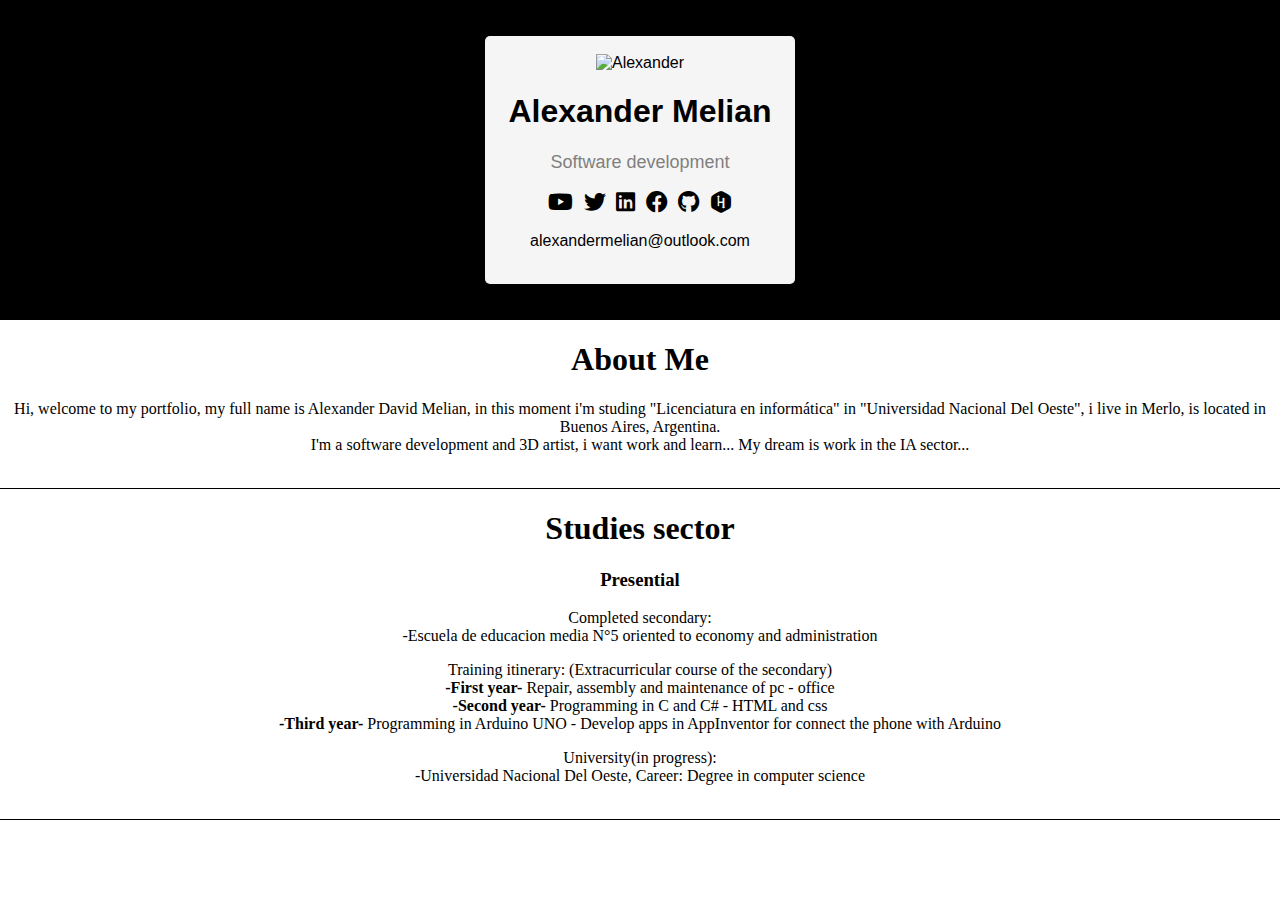
==== index.html @ 352206ba "V.04" ====
<!DOCTYPE html>
<html>

<head>
    <meta http-equiv="Content type" content="text/html;harset=UTF-8">
    <!--Descripciones-->
    <meta name="author" content="Alexander Melian">
    <meta name="keywords"
        content="Python,Cv,Portfolio,C,Cinema4D,Software development,3d artist,AlexanderMelian,Alexander, Melian, Alexander Melian">
    <meta name="description" content="Portfolio Alexander Melian">
    <meta name="viewport" content="width=device-width, initial-scale=1">
    <title>AlexanderMelian</title>
    <!--css-->
    <link rel="stylesheet" href="css/index.css">
    <link rel="shortcut icon" href="./icons/alexander.ico">
    <link rel="stylesheet" href="https://cdnjs.cloudflare.com/ajax/libs/font-awesome/5.13.0/css/all.min.css">
    <script src="javascript/index.js"></script>
    <!--analytics-->
    <!-- Global site tag (gtag.js) - Google Analytics -->
    <script async src="https://www.googletagmanager.com/gtag/js?id=UA-159854771-1"></script>
    <script>
        window.dataLayer = window.dataLayer || [];
        function gtag() { dataLayer.push(arguments); }
        gtag('js', new Date());
        gtag('config', 'UA-159854771-1');
    </script>
</head>
<body>
    <div class="welcome">
        <br><br>
        <div class="card">
            <br>
            <img src="./icons/perfil.jpg" alt="Alexander">
            <h1>Alexander Melian</h1>
            <p class="title">Software development</p>
            <div class="iconstitle" style="margin: 15px;">
                <a target="_blank" href="https://www.youtube.com/channel/UCatILYkOh9a72u9QHJXMIkQ"><i class="fab fa-youtube"></i></a>
                <a target="_blank" href="https://twitter.com/AlexanderMeli4n"><i class="fab fa-twitter"></i></a>  
                <a target="_blank" href="https://www.linkedin.com/in/alexandermelian/"><i class="fab fa-linkedin"></i></a>  
                <a target="_blank" href="https://www.facebook.com/AlexanderDavidMelian/"><i class="fab fa-facebook"></i></a> 
                <a target="_blank" href="https://github.com/AlexanderMelian"><i class="fab fa-github"></i></a> 
                <a target="_blank" href="https://www.hackerrank.com/profile/alexandermelian"><i class="fab fa-hackerrank"></i></a> 
            </div>
            <p>alexandermelian@outlook.com</p>
            <br>
        </div>
        <br><br>
    </div>
    <div id = "about" class="aboutme">
        <h1>
            About Me
        </h1>
        <p>
            Hi, welcome to my portfolio, my full name is Alexander David Melian, in this moment
            i'm studing "Licenciatura en informática" in "Universidad Nacional Del Oeste", 
            i live in Merlo, is located in Buenos Aires, Argentina.
            <br>
            I'm a software development and 3D artist, i want work and learn... My dream is work in the IA sector...
        </p>
        <br>
    </div>
    <!-- Studies -->
    <div id="study" class="studies">
        <h1>Studies sector</h1>
        <h3>Presential</h3>
        <p>
            Completed secondary:<br>
            -Escuela de educacion media N°5 oriented to economy and administration
        </p>
        <p>
            Training itinerary:
            (Extracurricular course of the secondary)<br>
            <b>-First year-</b>  Repair, assembly and maintenance of pc - office<br>
           <b>-Second year-</b>  Programming in C and C# - HTML and css<br>
            <b>-Third year-</b>  Programming in Arduino UNO - Develop apps in AppInventor for connect the phone with Arduino
        </p>
        <p>University(in progress):<br>
            -Universidad Nacional Del Oeste, Career: Degree in computer science
        </p>
        <br>
    </div>
</body>
---- css/index.css ----
body{
  background-color:rgb(255, 255, 255) ;
  margin: 0px;
  padding: 0px;
}

.welcome{
    background-color: #000;
}
.card {
    box-shadow: 0 4px 8px 0 rgba(0, 0, 0, 0.2);
    max-width: 310px;
    margin: auto;
    text-align: center;
    font-family: arial;
    border-radius: 5px;
    background-color: whitesmoke;
  }
  
  .title {
    color: grey;
    font-size: 18px;
    margin: 2%;
  }
  
  button {
    border: none;
    outline: 0;
    display: inline-block;
    padding: 10px;
    color: white;
    background-color: #000;
    text-align: center;
    cursor: pointer;
    width: 100%;
    font-size: 18px;
  }
  .iconstitle i{
   margin: 3px;
 }
  .card a {
    text-decoration: none;
    font-size: 22px;
    color: black;
  }
  
  button:hover, a:hover {
    opacity: 0.7;
  }
  .aboutme{
    text-align: center;
    border-bottom: 1px solid #000000;
  }
  .portfoliosector{
    border-radius: 20px;
    padding: 5px;
    background: black;
    color: white;
  }
  .studies{
    text-align: center;
    border-bottom: 1px solid #000000;
    margin: 0px;
    padding: 0px;
  }
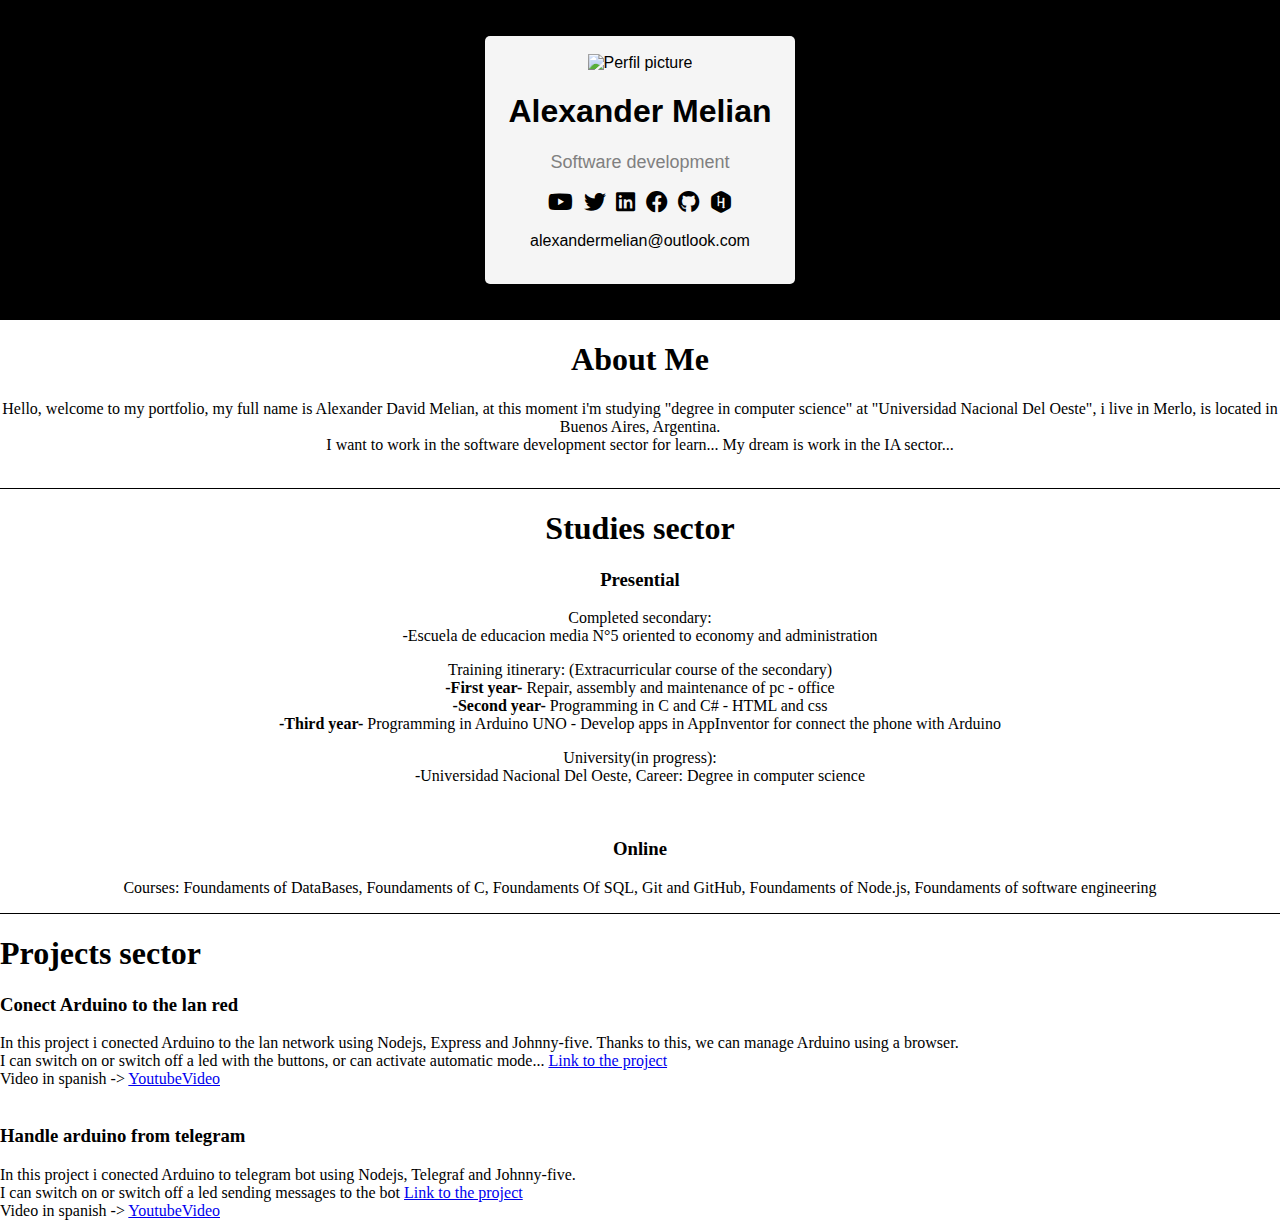
==== commit 462071c2: "V2.07" ====
--- a/index.html
+++ b/index.html
@@ -2,7 +2,8 @@
 <html>
 
 <head>
-    <meta http-equiv="Content type" content="text/html;harset=UTF-8">
+    <meta content="text/html;charset=utf-8" http-equiv="Content-Type">
+    <meta content="utf-8" http-equiv="encoding">
     <!--Descripciones-->
     <meta name="author" content="Alexander Melian">
     <meta name="keywords"
@@ -14,7 +15,6 @@
     <link rel="stylesheet" href="css/index.css">
     <link rel="shortcut icon" href="./icons/alexander.ico">
     <link rel="stylesheet" href="https://cdnjs.cloudflare.com/ajax/libs/font-awesome/5.13.0/css/all.min.css">
-    <script src="javascript/index.js"></script>
     <!--analytics-->
     <!-- Global site tag (gtag.js) - Google Analytics -->
     <script async src="https://www.googletagmanager.com/gtag/js?id=UA-159854771-1"></script>
@@ -25,41 +25,49 @@
         gtag('config', 'UA-159854771-1');
     </script>
 </head>
+
 <body>
     <div class="welcome">
         <br><br>
         <div class="card">
             <br>
-            <img src="./icons/perfil.jpg" alt="Alexander">
+            <img src="https://imgur.com/qgG1seb.jpg" alt="Perfil picture">
             <h1>Alexander Melian</h1>
             <p class="title">Software development</p>
             <div class="iconstitle" style="margin: 15px;">
-                <a target="_blank" href="https://www.youtube.com/channel/UCatILYkOh9a72u9QHJXMIkQ"><i class="fab fa-youtube"></i></a>
-                <a target="_blank" href="https://twitter.com/AlexanderMeli4n"><i class="fab fa-twitter"></i></a>  
-                <a target="_blank" href="https://www.linkedin.com/in/alexandermelian/"><i class="fab fa-linkedin"></i></a>  
-                <a target="_blank" href="https://www.facebook.com/AlexanderDavidMelian/"><i class="fab fa-facebook"></i></a> 
-                <a target="_blank" href="https://github.com/AlexanderMelian"><i class="fab fa-github"></i></a> 
-                <a target="_blank" href="https://www.hackerrank.com/profile/alexandermelian"><i class="fab fa-hackerrank"></i></a> 
+                <a target="_blank" href="https://www.youtube.com/channel/UCatILYkOh9a72u9QHJXMIkQ"><i
+                        class="fab fa-youtube"></i></a>
+                <a target="_blank" href="https://twitter.com/AlexanderMeli4n"><i class="fab fa-twitter"></i></a>
+                <a target="_blank" href="https://ar.linkedin.com/in/alexandermelian/en-us?trk=people-guest_people_search-card"><i
+                        class="fab fa-linkedin"></i></a>
+                <a target="_blank" href="https://www.facebook.com/AlexanderDavidMelian/"><i
+                        class="fab fa-facebook"></i></a>
+                <a target="_blank" href="https://github.com/AlexanderMelian"><i class="fab fa-github"></i></a>
+                <a target="_blank" href="https://www.hackerrank.com/profile/alexandermelian"><i
+                        class="fab fa-hackerrank"></i></a>
             </div>
             <p>alexandermelian@outlook.com</p>
             <br>
         </div>
         <br><br>
     </div>
-    <div id = "about" class="aboutme">
+
+    <div id="about" class="aboutme">
         <h1>
             About Me
         </h1>
         <p>
-            Hi, welcome to my portfolio, my full name is Alexander David Melian, in this moment
-            i'm studing "Licenciatura en informática" in "Universidad Nacional Del Oeste", 
+            Hello, welcome to my portfolio, my full name is Alexander David Melian, at this moment
+            i'm studying "degree in computer science" at "Universidad Nacional Del Oeste",
             i live in Merlo, is located in Buenos Aires, Argentina.
             <br>
-            I'm a software development and 3D artist, i want work and learn... My dream is work in the IA sector...
+            I want to work in the software development sector for learn... My dream is work in the IA sector...
         </p>
         <br>
     </div>
+
     <!-- Studies -->
+    
     <div id="study" class="studies">
         <h1>Studies sector</h1>
         <h3>Presential</h3>
@@ -70,13 +78,48 @@
         <p>
             Training itinerary:
             (Extracurricular course of the secondary)<br>
-            <b>-First year-</b>  Repair, assembly and maintenance of pc - office<br>
-           <b>-Second year-</b>  Programming in C and C# - HTML and css<br>
-            <b>-Third year-</b>  Programming in Arduino UNO - Develop apps in AppInventor for connect the phone with Arduino
+            <b>-First year-</b> Repair, assembly and maintenance of pc - office<br>
+            <b>-Second year-</b> Programming in C and C# - HTML and css<br>
+            <b>-Third year-</b> Programming in Arduino UNO - Develop apps in AppInventor for connect the phone with
+            Arduino
         </p>
         <p>University(in progress):<br>
             -Universidad Nacional Del Oeste, Career: Degree in computer science
         </p>
         <br>
+        <h3>Online</h3>
+        <p>Courses: Foundaments of DataBases, Foundaments of C, Foundaments Of SQL, Git and GitHub, Foundaments of Node.js, Foundaments of software engineering </p>
+    </div>
+
+    <!-- Projects -->
+
+    <div id="project" class="projects">
+        <h1>Projects sector</h1>
+        <div class="project1">
+            <h3>Conect Arduino to the lan red</h3>
+            <div class="projecttext">
+                In this project i conected Arduino to the lan network using Nodejs, Express and Johnny-five. Thanks to
+                this, we can manage Arduino using a browser.
+                <br>I can switch on or switch off a led with the buttons, or can activate automatic mode...
+                <a href="https://github.com/AlexMelian/Connect-arduino-to-the-lan-network" target="_blank">Link
+                    to the project</a>
+                <br>
+                Video in spanish -> <a href="https://youtu.be/4avAr_N7N7E"
+                    target="_blank">YoutubeVideo</a>
+            </div>
+        </div>
+        <br>
+        <div class="project1">
+            <h3>Handle arduino from telegram</h3>
+            <div class="projecttext">
+                In this project i conected Arduino to telegram bot using Nodejs, Telegraf and Johnny-five.
+                <br>I can switch on or switch off a led sending messages to the bot
+                <a href="Https://github.com/AlexanderMelian/Handle-arduino-from-telegram" target="_blank">Link
+                    to the project</a>
+                <br>
+                Video in spanish -> <a href="https://youtu.be/yhmgrT-H2Ck"
+                    target="_blank">YoutubeVideo</a>
+            </div>
+        </div>
     </div>
 </body>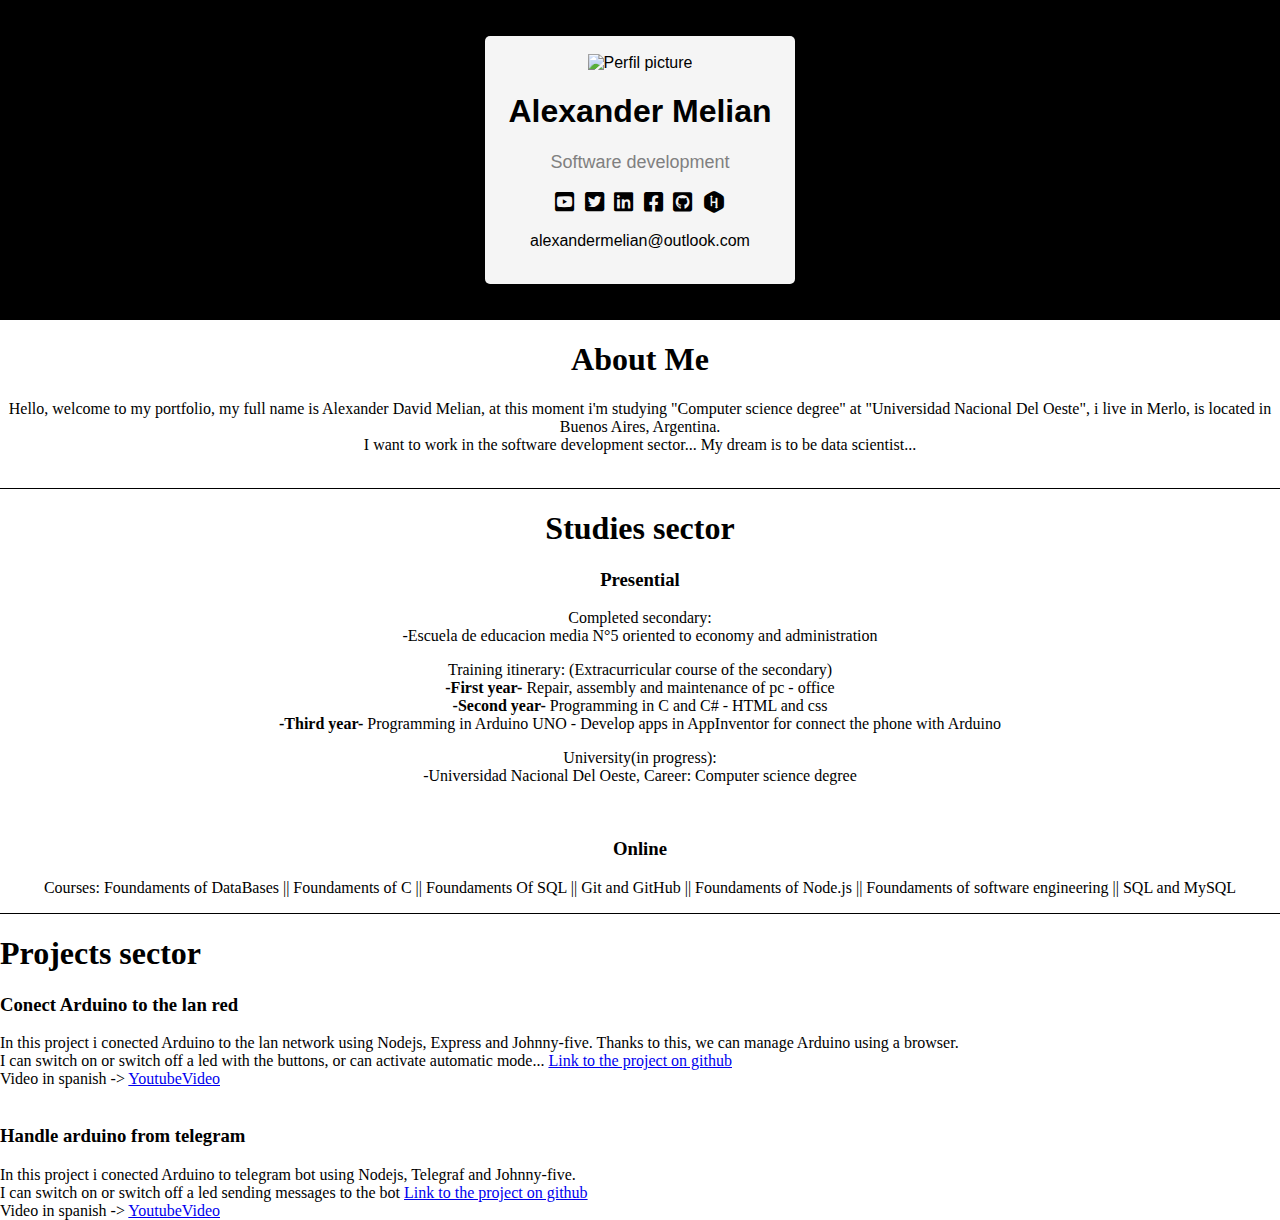
==== commit 7ea22fb9: "V2.08" ====
--- a/index.html
+++ b/index.html
@@ -36,13 +36,14 @@
             <p class="title">Software development</p>
             <div class="iconstitle" style="margin: 15px;">
                 <a target="_blank" href="https://www.youtube.com/channel/UCatILYkOh9a72u9QHJXMIkQ"><i
-                        class="fab fa-youtube"></i></a>
-                <a target="_blank" href="https://twitter.com/AlexanderMeli4n"><i class="fab fa-twitter"></i></a>
-                <a target="_blank" href="https://ar.linkedin.com/in/alexandermelian/en-us?trk=people-guest_people_search-card"><i
+                        class="fab fa-youtube-square"></i></a>
+                <a target="_blank" href="https://twitter.com/AlexanderMeli4n"><i class="fab fa-twitter-square"></i></a>
+                <a target="_blank"
+                    href="https://ar.linkedin.com/in/alexandermelian/en-us?trk=people-guest_people_search-card"><i
                         class="fab fa-linkedin"></i></a>
                 <a target="_blank" href="https://www.facebook.com/AlexanderDavidMelian/"><i
-                        class="fab fa-facebook"></i></a>
-                <a target="_blank" href="https://github.com/AlexanderMelian"><i class="fab fa-github"></i></a>
+                        class="fab fa-facebook-square"></i></a>
+                <a target="_blank" href="https://github.com/AlexanderMelian"><i class="fab fa-github-square"></i></a>
                 <a target="_blank" href="https://www.hackerrank.com/profile/alexandermelian"><i
                         class="fab fa-hackerrank"></i></a>
             </div>
@@ -58,16 +59,16 @@
         </h1>
         <p>
             Hello, welcome to my portfolio, my full name is Alexander David Melian, at this moment
-            i'm studying "degree in computer science" at "Universidad Nacional Del Oeste",
+            i'm studying "Computer science degree" at "Universidad Nacional Del Oeste",
             i live in Merlo, is located in Buenos Aires, Argentina.
             <br>
-            I want to work in the software development sector for learn... My dream is work in the IA sector...
+            I want to work in the software development sector... My dream is to be data scientist...
         </p>
         <br>
     </div>
 
     <!-- Studies -->
-    
+
     <div id="study" class="studies">
         <h1>Studies sector</h1>
         <h3>Presential</h3>
@@ -84,11 +85,12 @@
             Arduino
         </p>
         <p>University(in progress):<br>
-            -Universidad Nacional Del Oeste, Career: Degree in computer science
+            -Universidad Nacional Del Oeste, Career: Computer science degree
         </p>
         <br>
         <h3>Online</h3>
-        <p>Courses: Foundaments of DataBases, Foundaments of C, Foundaments Of SQL, Git and GitHub, Foundaments of Node.js, Foundaments of software engineering </p>
+        <p>Courses: Foundaments of DataBases || Foundaments of C || Foundaments Of SQL || Git and GitHub || Foundaments
+            of Node.js || Foundaments of software engineering || SQL and MySQL</p>
     </div>
 
     <!-- Projects -->
@@ -102,10 +104,9 @@
                 this, we can manage Arduino using a browser.
                 <br>I can switch on or switch off a led with the buttons, or can activate automatic mode...
                 <a href="https://github.com/AlexMelian/Connect-arduino-to-the-lan-network" target="_blank">Link
-                    to the project</a>
+                    to the project on github</a>
                 <br>
-                Video in spanish -> <a href="https://youtu.be/4avAr_N7N7E"
-                    target="_blank">YoutubeVideo</a>
+                Video in spanish -> <a href="https://youtu.be/4avAr_N7N7E" target="_blank">YoutubeVideo</a>
             </div>
         </div>
         <br>
@@ -115,10 +116,9 @@
                 In this project i conected Arduino to telegram bot using Nodejs, Telegraf and Johnny-five.
                 <br>I can switch on or switch off a led sending messages to the bot
                 <a href="Https://github.com/AlexanderMelian/Handle-arduino-from-telegram" target="_blank">Link
-                    to the project</a>
+                    to the project on github</a>
                 <br>
-                Video in spanish -> <a href="https://youtu.be/yhmgrT-H2Ck"
-                    target="_blank">YoutubeVideo</a>
+                Video in spanish -> <a href="https://youtu.be/yhmgrT-H2Ck" target="_blank">YoutubeVideo</a>
             </div>
         </div>
     </div>
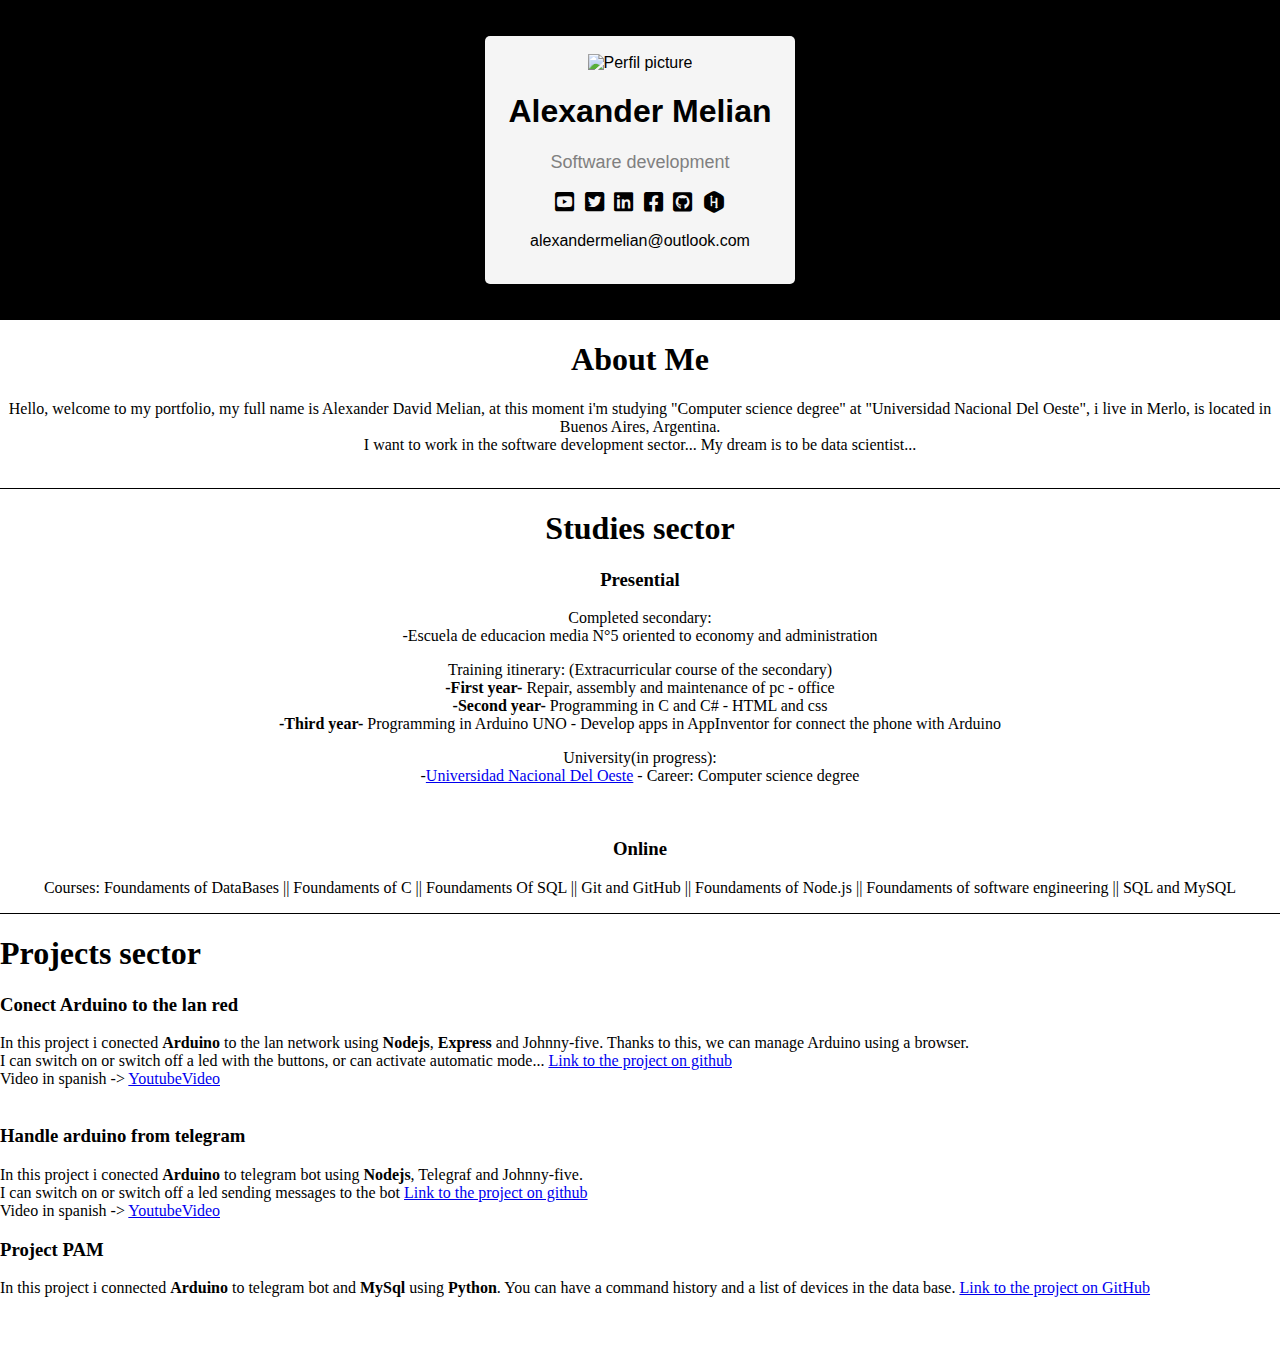
==== commit c30d9e2d: "V2.1" ====
--- a/index.html
+++ b/index.html
@@ -39,7 +39,7 @@
                         class="fab fa-youtube-square"></i></a>
                 <a target="_blank" href="https://twitter.com/AlexanderMeli4n"><i class="fab fa-twitter-square"></i></a>
                 <a target="_blank"
-                    href="https://ar.linkedin.com/in/alexandermelian/en-us?trk=people-guest_people_search-card"><i
+                    href="https://linkedin.com/in/alexandermelian"><i
                         class="fab fa-linkedin"></i></a>
                 <a target="_blank" href="https://www.facebook.com/AlexanderDavidMelian/"><i
                         class="fab fa-facebook-square"></i></a>
@@ -85,7 +85,7 @@
             Arduino
         </p>
         <p>University(in progress):<br>
-            -Universidad Nacional Del Oeste, Career: Computer science degree
+            -<a href="http://www.uno.edu.ar" target="_blank">Universidad Nacional Del Oeste</a>  -  Career: Computer science degree
         </p>
         <br>
         <h3>Online</h3>
@@ -100,7 +100,7 @@
         <div class="project1">
             <h3>Conect Arduino to the lan red</h3>
             <div class="projecttext">
-                In this project i conected Arduino to the lan network using Nodejs, Express and Johnny-five. Thanks to
+                In this project i conected <b>Arduino</b> to the lan network using <b>Nodejs</b>, <b>Express</b> and Johnny-five. Thanks to
                 this, we can manage Arduino using a browser.
                 <br>I can switch on or switch off a led with the buttons, or can activate automatic mode...
                 <a href="https://github.com/AlexMelian/Connect-arduino-to-the-lan-network" target="_blank">Link
@@ -113,7 +113,7 @@
         <div class="project1">
             <h3>Handle arduino from telegram</h3>
             <div class="projecttext">
-                In this project i conected Arduino to telegram bot using Nodejs, Telegraf and Johnny-five.
+                In this project i conected <b>Arduino</b> to telegram bot using <b>Nodejs</b>, Telegraf and Johnny-five.
                 <br>I can switch on or switch off a led sending messages to the bot
                 <a href="Https://github.com/AlexanderMelian/Handle-arduino-from-telegram" target="_blank">Link
                     to the project on github</a>
@@ -121,5 +121,16 @@
                 Video in spanish -> <a href="https://youtu.be/yhmgrT-H2Ck" target="_blank">YoutubeVideo</a>
             </div>
         </div>
+        <div class="project2">
+            <h3>Project PAM</h3>
+            <div class="projecttext">
+                In this project i connected <b>Arduino</b> to telegram bot and <b>MySql</b> using <b>Python</b>.
+                You can have a command history and a list of devices in the data base.
+                <a href="https://github.com/AlexanderMelian/ProjectPAM" target="_blank">Link to the project on GitHub</a>
+            </div>
+        </div>
+        <br>
     </div>
+    <br>
+    <br>
 </body>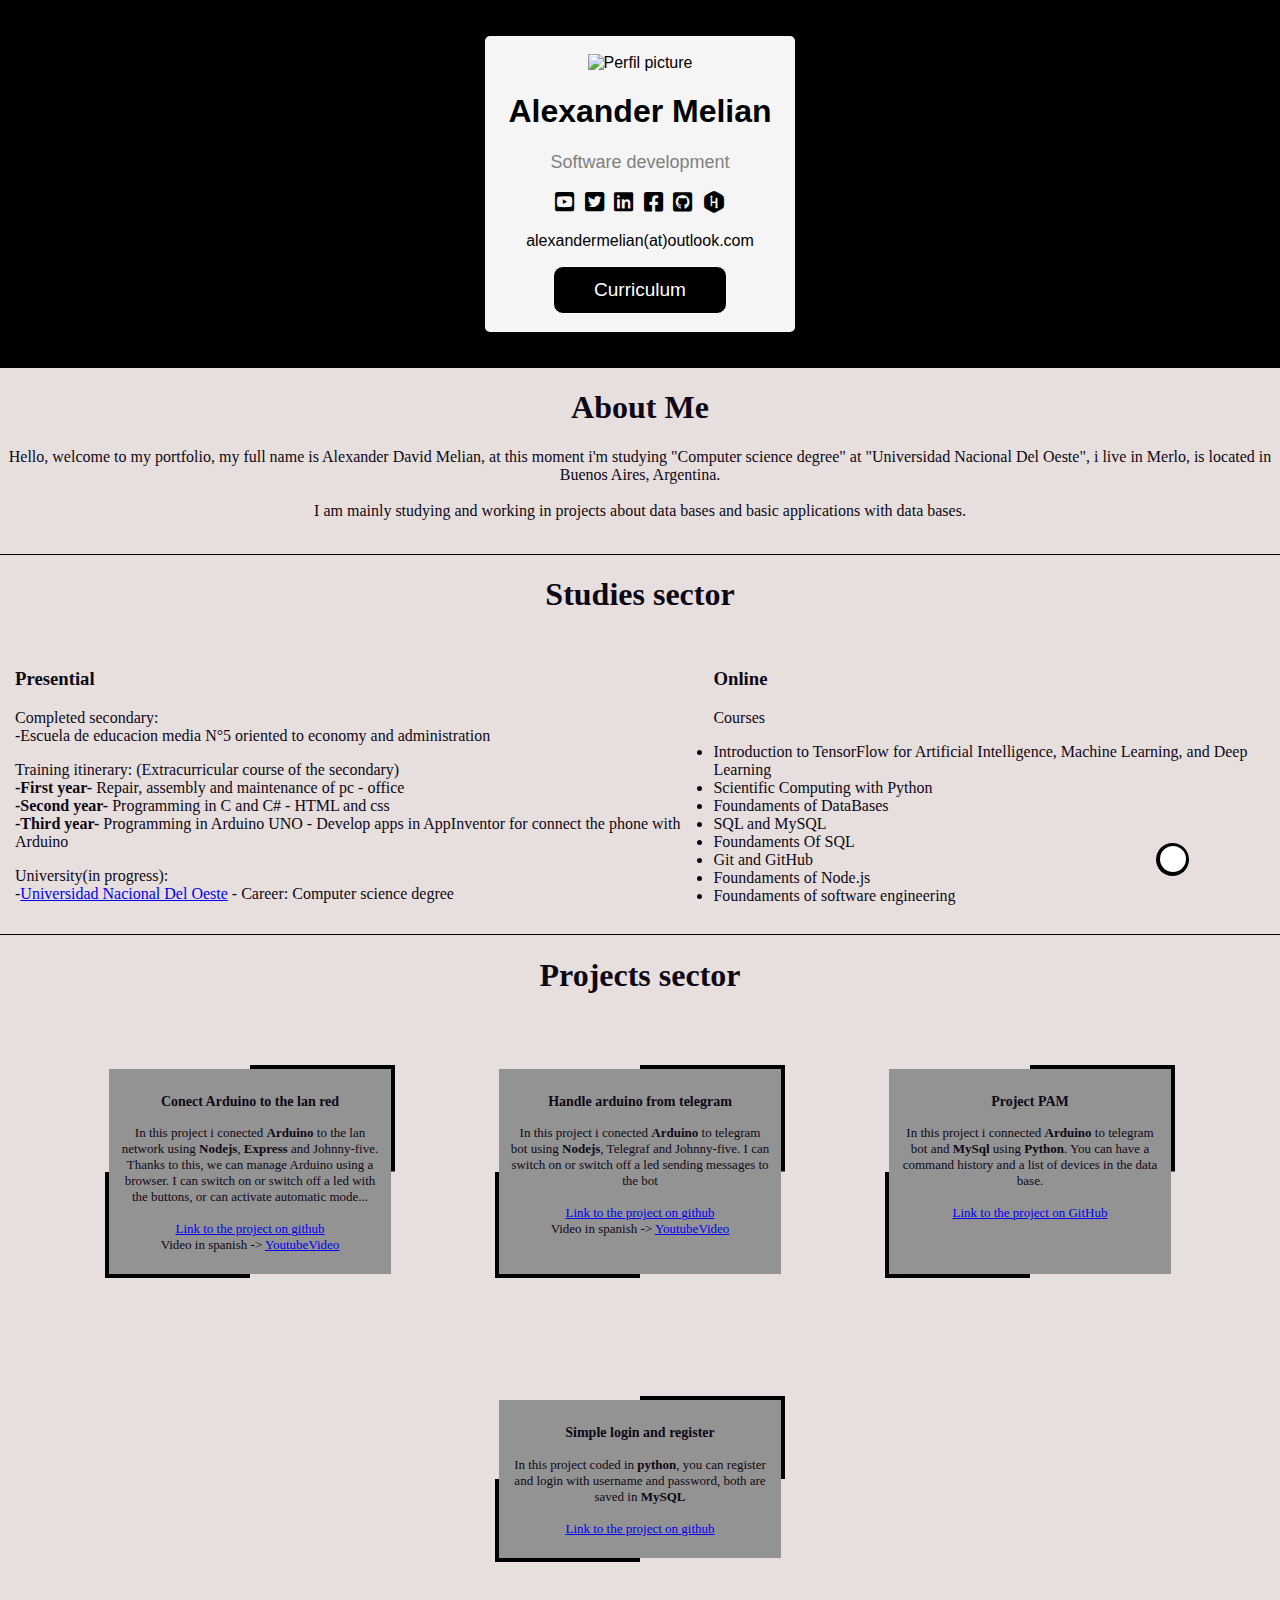
==== commit e27b4b14: "dark mode" ====
--- a/index.html
+++ b/index.html
@@ -15,15 +15,18 @@
     <link rel="stylesheet" href="css/index.css">
     <link rel="shortcut icon" href="./icons/alexander.ico">
     <link rel="stylesheet" href="https://cdnjs.cloudflare.com/ajax/libs/font-awesome/5.13.0/css/all.min.css">
+    
+    
     <!--analytics-->
     <!-- Global site tag (gtag.js) - Google Analytics -->
-    <script async src="https://www.googletagmanager.com/gtag/js?id=UA-159854771-1"></script>
-    <script>
-        window.dataLayer = window.dataLayer || [];
-        function gtag() { dataLayer.push(arguments); }
-        gtag('js', new Date());
-        gtag('config', 'UA-159854771-1');
-    </script>
+<script async src="https://www.googletagmanager.com/gtag/js?id=UA-155113896-1"></script>
+<script>
+    window.dataLayer = window.dataLayer || [];
+    function gtag(){dataLayer.push(arguments);}
+    gtag('js', new Date());
+    gtag('config', 'UA-155113896-1');
+</script>
+
 </head>
 
 <body>
@@ -36,19 +39,22 @@
             <p class="title">Software development</p>
             <div class="iconstitle" style="margin: 15px;">
                 <a target="_blank" href="https://www.youtube.com/channel/UCatILYkOh9a72u9QHJXMIkQ"><i
-                        class="fab fa-youtube-square"></i></a>
-                <a target="_blank" href="https://twitter.com/AlexanderMeli4n"><i class="fab fa-twitter-square"></i></a>
-                <a target="_blank"
-                    href="https://linkedin.com/in/alexandermelian"><i
-                        class="fab fa-linkedin"></i></a>
+                        class="fab fa-youtube-square" title="Youtube"></i></a>
+                <a target="_blank" href="https://twitter.com/AlexanderMeli4n"><i class="fab fa-twitter-square"
+                        title="Twitter"></i></a>
+                <a target="_blank" href="https://linkedin.com/in/alexandermelian"><i class="fab fa-linkedin"
+                        title="Linkedin"></i></a>
                 <a target="_blank" href="https://www.facebook.com/AlexanderDavidMelian/"><i
-                        class="fab fa-facebook-square"></i></a>
-                <a target="_blank" href="https://github.com/AlexanderMelian"><i class="fab fa-github-square"></i></a>
+                        class="fab fa-facebook-square" title="Facebook"></i></a>
+                <a target="_blank" href="https://github.com/AlexanderMelian"><i class="fab fa-github-square"
+                        title="Github"></i></a>
                 <a target="_blank" href="https://www.hackerrank.com/profile/alexandermelian"><i
-                        class="fab fa-hackerrank"></i></a>
+                        class="fab fa-hackerrank" title="Hacker Rank"></i></a>
             </div>
-            <p>alexandermelian@outlook.com</p>
-            <br>
+            <p>alexandermelian(at)outlook.com</p>
+            <a target="_blank" href="https://drive.google.com/file/d/1k0XVwctn5xcwwHeH0zyfQE2yHO-kiEj2/view?usp=sharing"
+                class="myButton">Curriculum</a>
+            <br><br>
         </div>
         <br><br>
     </div>
@@ -61,8 +67,8 @@
             Hello, welcome to my portfolio, my full name is Alexander David Melian, at this moment
             i'm studying "Computer science degree" at "Universidad Nacional Del Oeste",
             i live in Merlo, is located in Buenos Aires, Argentina.
-            <br>
-            I want to work in the software development sector... My dream is to be data scientist...
+            <br><br>
+            I am mainly studying and working in projects about data bases and basic applications with data bases.
         </p>
         <br>
     </div>
@@ -71,66 +77,110 @@
 
     <div id="study" class="studies">
         <h1>Studies sector</h1>
-        <h3>Presential</h3>
-        <p>
-            Completed secondary:<br>
-            -Escuela de educacion media N°5 oriented to economy and administration
-        </p>
-        <p>
-            Training itinerary:
-            (Extracurricular course of the secondary)<br>
-            <b>-First year-</b> Repair, assembly and maintenance of pc - office<br>
-            <b>-Second year-</b> Programming in C and C# - HTML and css<br>
-            <b>-Third year-</b> Programming in Arduino UNO - Develop apps in AppInventor for connect the phone with
-            Arduino
-        </p>
-        <p>University(in progress):<br>
-            -<a href="http://www.uno.edu.ar" target="_blank">Universidad Nacional Del Oeste</a>  -  Career: Computer science degree
-        </p>
-        <br>
-        <h3>Online</h3>
-        <p>Courses: Foundaments of DataBases || Foundaments of C || Foundaments Of SQL || Git and GitHub || Foundaments
-            of Node.js || Foundaments of software engineering || SQL and MySQL</p>
+        <div class="StudiesSeparated">
+            <div class="std">
+
+                <h3>Presential</h3>
+                <p>
+                    Completed secondary:<br>
+                    -Escuela de educacion media N°5 oriented to economy and administration
+                </p>
+                <p>
+                    Training itinerary:
+                    (Extracurricular course of the secondary)<br>
+                    <b>-First year-</b> Repair, assembly and maintenance of pc - office<br>
+                    <b>-Second year-</b> Programming in C and C# - HTML and css<br>
+                    <b>-Third year-</b> Programming in Arduino UNO - Develop apps in AppInventor for connect the phone
+                    with
+                    Arduino
+                </p>
+                <p>University(in progress):<br>
+                    -<a href="http://www.uno.edu.ar" target="_blank">Universidad Nacional Del Oeste</a> - Career:
+                    Computer
+                    science degree
+                </p>
+            </div>
+            <div class="std">
+                <h3>Online</h3>
+                <p>Courses</p>
+                <li>Introduction to TensorFlow for Artificial Intelligence, Machine Learning, and Deep Learning</li>
+                <li>Scientific Computing with Python</li>
+                <li>Foundaments of DataBases </li>
+                <li>SQL and MySQL</li>
+                <li>Foundaments Of SQL</li>
+                <li>Git and GitHub</li>
+                <li>Foundaments of Node.js</li>
+                <li>Foundaments of software engineering</li>
+            </div>
+        </div>
     </div>
 
     <!-- Projects -->
 
     <div id="project" class="projects">
         <h1>Projects sector</h1>
-        <div class="project1">
-            <h3>Conect Arduino to the lan red</h3>
-            <div class="projecttext">
-                In this project i conected <b>Arduino</b> to the lan network using <b>Nodejs</b>, <b>Express</b> and Johnny-five. Thanks to
-                this, we can manage Arduino using a browser.
-                <br>I can switch on or switch off a led with the buttons, or can activate automatic mode...
-                <a href="https://github.com/AlexMelian/Connect-arduino-to-the-lan-network" target="_blank">Link
-                    to the project on github</a>
-                <br>
-                Video in spanish -> <a href="https://youtu.be/4avAr_N7N7E" target="_blank">YoutubeVideo</a>
+        <div class="row">
+            <div class="semi-card">
+                <h2>Conect Arduino to the lan red</h2>
+                <p>
+                    In this project i conected <b>Arduino</b> to the lan network using <b>Nodejs</b>, <b>Express</b> and
+                    Johnny-five. Thanks to
+                    this, we can manage Arduino using a browser. I can switch on or switch off a led with the buttons,
+                    or can activate automatic mode...
+                    <br><br>
+                    <a href="https://github.com/AlexMelian/Connect-arduino-to-the-lan-network" target="_blank">Link
+                        to the project on github</a>
+                    <br>
+                    Video in spanish -> <a href="https://youtu.be/4avAr_N7N7E" target="_blank">YoutubeVideo</a>
+                </p>
+            </div>
+            <div class="semi-card">
+                <h2>Handle arduino from telegram</h2>
+                <p>
+                    In this project i conected <b>Arduino</b> to telegram bot using <b>Nodejs</b>, Telegraf and
+                    Johnny-five. I can switch on or switch off a led sending messages to the bot
+                    <br><br>
+                    <a href="Https://github.com/AlexanderMelian/Handle-arduino-from-telegram" target="_blank">Link
+                        to the project on github</a>
+                    <br>
+                    Video in spanish -> <a href="https://youtu.be/yhmgrT-H2Ck" target="_blank">YoutubeVideo</a>
+                </p>
+            </div>
+            <div class="semi-card">
+                <h2>Project PAM</h2>
+                <p>
+                    In this project i connected <b>Arduino</b> to telegram bot and <b>MySql</b> using <b>Python</b>.
+                    You can have a command history and a list of devices in the data base.
+                    <br><br>
+                    <a href="https://github.com/AlexanderMelian/ProjectPAM" target="_blank">Link to the project on
+                        GitHub</a>
+                </p>
             </div>
         </div>
         <br>
-        <div class="project1">
-            <h3>Handle arduino from telegram</h3>
-            <div class="projecttext">
-                In this project i conected <b>Arduino</b> to telegram bot using <b>Nodejs</b>, Telegraf and Johnny-five.
-                <br>I can switch on or switch off a led sending messages to the bot
-                <a href="Https://github.com/AlexanderMelian/Handle-arduino-from-telegram" target="_blank">Link
-                    to the project on github</a>
-                <br>
-                Video in spanish -> <a href="https://youtu.be/yhmgrT-H2Ck" target="_blank">YoutubeVideo</a>
+        <div class="row">
+            <div class="semi-card">
+                <h2>Simple login and register</h2>
+                <p>
+                    In this project coded in <b>python</b>, you can register and login with username and password, both
+                    are saved in <b>MySQL</b>
+                    <br><br>
+                    <a href="https://github.com/AlexanderMelian/PassMysqlPython" target="_blank">Link
+                        to the project on github</a>
+                </p>
             </div>
         </div>
-        <div class="project2">
-            <h3>Project PAM</h3>
-            <div class="projecttext">
-                In this project i connected <b>Arduino</b> to telegram bot and <b>MySql</b> using <b>Python</b>.
-                You can have a command history and a list of devices in the data base.
-                <a href="https://github.com/AlexanderMelian/ProjectPAM" target="_blank">Link to the project on GitHub</a>
-            </div>
-        </div>
-        <br>
     </div>
     <br>
+    <div class="theme-switch-wrapper">
+        <label class="theme-switch" for="checkbox">
+            <input type="checkbox" id="checkbox" />
+            <div class="slider">
+            <svgOfSun />
+            <svgOfMoon />
+            </div>
+        </label>
+        </div>
     <br>
+    <script src="/javascript/index.js"></script>
 </body>--- a/css/index.css
+++ b/css/index.css
@@ -1,5 +1,71 @@
+:root {
+  --back_color: #E7DFDD;
+  --text_color: #0E0816;
+  --line-color: #0E0000;
+  --linear-gradiercolor-1 :#000000;
+  --linear-gradiercolor-2: #939393;
+}
+
+[data-theme="dark"]{
+  --text_color: #E7DFDD;
+  --back_color: #0E0816;
+  --line-color: #7a7a7a;
+  --linear-gradiercolor-2 :#943f83;
+  --linear-gradiercolor-1: #939393;
+}
+.theme-switch {
+  border-radius: 50%;
+  bottom: 18pt;
+  display: inline;
+  height: 25pt;
+  padding: 0px;
+  position: fixed;
+  right: 68pt;
+  top: auto;
+  width: 25pt;
+}
+.theme-switch-wrapper {
+  display: flex;
+  align-items: center;
+}
+.theme-switch-wrapper em {
+  margin-left: 10px;
+  font-size: 1rem;
+}
+.theme-switch input {
+  display: none;
+}
+.slider {
+  background-color: rgb(0, 0, 0);
+  bottom: 0;
+  cursor: pointer;
+  left: 0;
+  position: absolute;
+  right: 0;
+  top: 0;
+  border-radius: 34px;
+}
+.slider:before {
+  background-color: rgb(255, 255, 255);
+  bottom: 4px;
+  content: "";
+  height: 26px;
+  left: 4px;
+  position: absolute;
+  width: 26px;
+  border-radius: 50%;
+}
+input:checked + .slider {
+  background-color: #ffffff;
+}
+input:checked + .slider::before {
+  background-color: #000000;
+}
+@media only screen and (min-width: 901px) {
 body{
-  background-color:rgb(255, 255, 255) ;
+  /*background-color:rgb(255, 255, 255) ;*/
+  background-color: var(--back_color);
+  color: var(--text_color);
   margin: 0px;
   padding: 0px;
 }
@@ -15,6 +81,7 @@
     font-family: arial;
     border-radius: 5px;
     background-color: whitesmoke;
+    color: black;
   }
   
   .title {
@@ -22,23 +89,33 @@
     font-size: 18px;
     margin: 2%;
   }
-  
-  button {
-    border: none;
-    outline: 0;
-    display: inline-block;
-    padding: 10px;
+
+  .myButton {
+    background-color:#000000;
+    border-radius:10px;
+    border:1px solid #ffffff;
+    display:inline-block;
+    cursor:pointer;
+    color:#ffffff;
+    font-family:Arial;
+    font-size:19px;
+    padding:12px 40px;
+    text-decoration:none;
+    text-shadow:0px 1px 0px #000000;
+  }
+  .myButton:hover {
+    background-color:#7a7a7a;
+  }
+  .myButton:active {
+    position:relative;
+    top:1px;
+  }
+  .myButton a{
     color: white;
-    background-color: #000;
-    text-align: center;
-    cursor: pointer;
-    width: 100%;
-    font-size: 18px;
-  }
+  }
+
   .iconstitle i{
-   margin: 3px;
- }
-  .card a {
+    margin: 3px;
     text-decoration: none;
     font-size: 22px;
     color: black;
@@ -49,7 +126,7 @@
   }
   .aboutme{
     text-align: center;
-    border-bottom: 1px solid #000000;
+    border-bottom: 1px solid var(--line-color);
   }
   .portfoliosector{
     border-radius: 20px;
@@ -58,8 +135,202 @@
     color: white;
   }
   .studies{
-    text-align: center;
+    border-bottom: 1px solid var(--line-color);
+    margin: auto;
+    padding: auto;
+  }
+  .studies h1{
+    text-align: center;
+  }
+
+  .StudiesSeparated{
+    display: flex;
+    justify-content: center;
+    margin: auto;
+    padding: auto;
+  }
+  .std{
+    display: table-cell;
+    margin: 15px;
+  }
+  .projects{
     border-bottom: 1px solid #000000;
     margin: 0px;
     padding: 0px;
-  }+  }
+  .row{
+    display: flex;
+    text-align: center;
+    margin: auto;
+    padding: auto;
+    justify-content: center;
+  }
+  .semi-card {
+    display: table-cell;
+    padding: 15px;
+    margin: 50px;
+    width: 260px;
+    /*border: 3px solid blue;*/
+    background-image: linear-gradient(var(--linear-gradiercolor-1), var(--linear-gradiercolor-1)),
+    linear-gradient(var(--linear-gradiercolor-1), var(--linear-gradiercolor-1)),
+    linear-gradient(var(--linear-gradiercolor-1), var(--linear-gradiercolor-1)),
+    linear-gradient(var(--linear-gradiercolor-1),var(--linear-gradiercolor-1)),
+    linear-gradient(var(--linear-gradiercolor-2), var(--linear-gradiercolor-2));
+    background-repeat: no-repeat;
+    background-size: 4px 50%, 50% 4px, 4px 50%, 50% 4px, calc(100% - 8px) calc(100% - 8px);
+    background-position: left bottom, left bottom, right top, right top, 4px 4px;
+  }
+  .semi-card p {
+    font-size: 13px;
+    margin-bottom: 10px;
+  }  
+  .semi-card h2 {
+    font-size: 14px;
+    line-height: 1.3rem;
+  }
+  .projects h1{
+    text-align: center;
+  }
+
+}
+/*--------------------------------------------------------------------------------------------------------------------*/
+
+@media only screen and (max-width: 900px) {
+  body{
+    background-color:var(--back_color);
+    color: var(--text_color);
+    margin: 0px;
+    padding: 0px;
+  }
+  
+  .welcome{
+      background-color: #000;
+  }
+  .card {
+      box-shadow: 0 4px 8px 0 rgba(0, 0, 0, 0.2);
+      max-width: 310px;
+      margin: auto;
+      text-align: center;
+      font-family: arial;
+      border-radius: 5px;
+      background-color: whitesmoke;
+      color: black;
+    }
+    
+    .title {
+      color: grey;
+      font-size: 18px;
+      margin: 2%;
+    }
+  
+    .myButton {
+      background-color:#000000;
+      border-radius:10px;
+      border:1px solid #ffffff;
+      display:inline-block;
+      cursor:pointer;
+      color:#ffffff;
+      font-family:Arial;
+      font-size:19px;
+      padding:12px 40px;
+      text-decoration:none;
+      text-shadow:0px 1px 0px #000000;
+    }
+    .myButton:hover {
+      background-color:#7a7a7a;
+    }
+    .myButton:active {
+      position:relative;
+      top:1px;
+    }
+    .myButton a{
+      color: white;
+    }
+  
+    .iconstitle i{
+      margin: 4px;
+      text-decoration: none;
+      font-size: 22px;
+      color: black;
+    }
+    
+    button:hover, a:hover {
+      opacity: 0.7;
+    }
+    .aboutme{
+      text-align: center;
+      border-bottom: 1px solid var(--line-color);
+    }
+    .portfoliosector{
+      border-radius: 20px;
+      padding: 5px;
+      background: black;
+      color: white;
+    }
+    .studies{
+      border-bottom: 1px solid var(--line-color);
+      margin: auto;
+      padding: auto;
+    }
+    .studies h1{
+      text-align: center;
+    }
+  
+    .StudiesSeparated{
+      justify-content: center;
+      margin: auto;
+      padding: auto;
+    }
+    .std{
+      margin: 15px;
+      margin-bottom: 50px;
+    }
+    .projects{
+      border-bottom: 1px solid var(--line-color);
+      margin: 0px;
+      padding: 0px;
+    }
+    .row{
+      text-align: center;
+      margin: auto;
+      padding: auto;
+      justify-content: center;
+    }
+    .semi-card {
+      padding: 15px;
+      margin: auto;
+      margin-bottom: 20px;
+      width: 260px;
+      /*border: 3px solid blue;*/
+      background-image: linear-gradient(var(--linear-gradiercolor-1), var(--linear-gradiercolor-1)),
+    linear-gradient(var(--linear-gradiercolor-1), var(--linear-gradiercolor-1)),
+    linear-gradient(var(--linear-gradiercolor-1), var(--linear-gradiercolor-1)),
+    linear-gradient(var(--linear-gradiercolor-1),var(--linear-gradiercolor-1)),
+    linear-gradient(var(--linear-gradiercolor-2), var(--linear-gradiercolor-2));
+      background-repeat: no-repeat;
+      background-size: 4px 50%, 50% 4px, 4px 50%, 50% 4px, calc(100% - 8px) calc(100% - 8px);
+      background-position: left bottom, left bottom, right top, right top, 4px 4px;
+    }
+    .semi-card p {
+        font-size: 13px;
+        margin-bottom: 10px;
+    }  
+    .semi-card h2 {
+        font-size: 14px;
+        line-height: 1.3rem;
+    }
+    .projects h1{
+      text-align: center;
+    }
+    .theme-switch {
+      border-radius: 50%;
+      bottom: 18pt;
+      display: inline;
+      height: 25pt;
+      padding: 0px;
+      position: fixed;
+      right: 28pt;
+      top: auto;
+      width: 25pt;
+    }
+}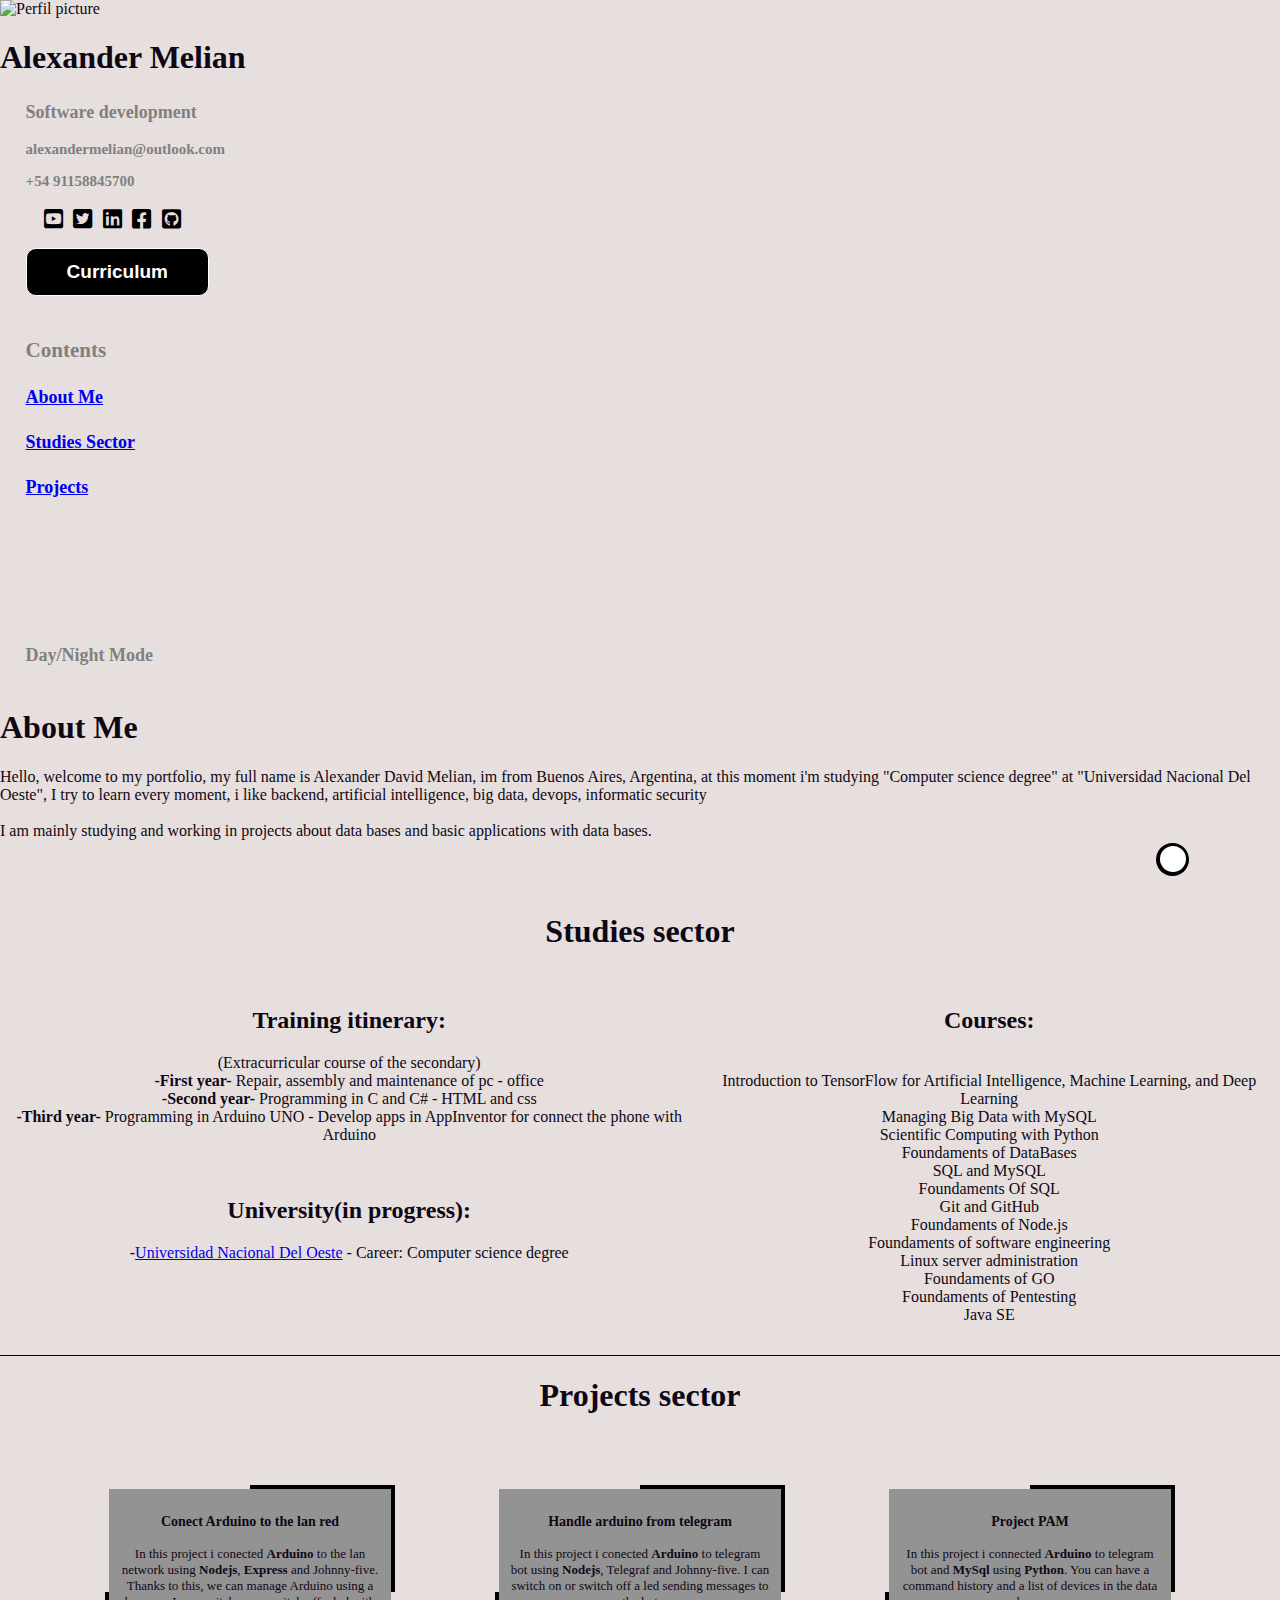
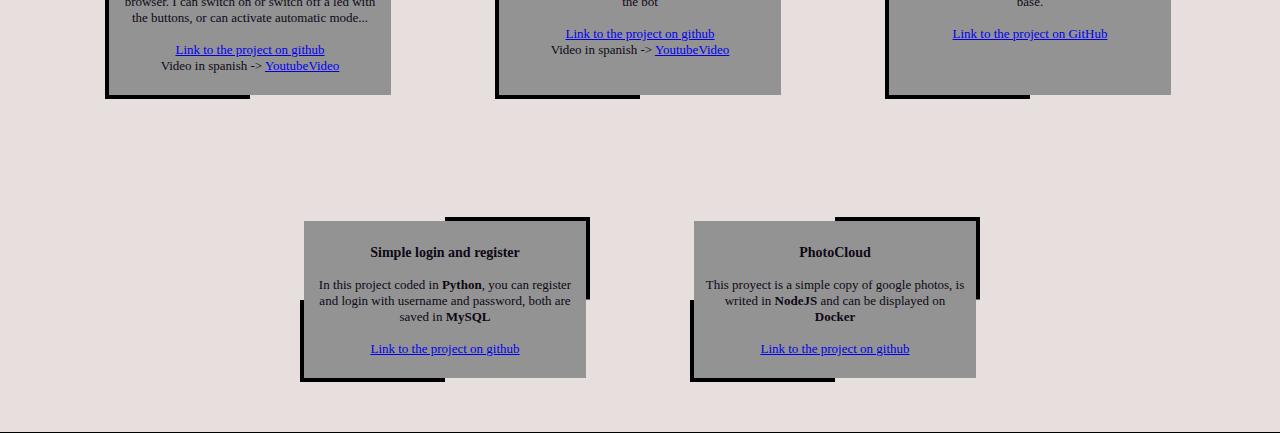
==== commit 47dd6fa9: "fix" ====
--- a/index.html
+++ b/index.html
@@ -29,64 +29,79 @@
 
 </head>
 
+
 <body>
-    <div class="welcome">
-        <br><br>
-        <div class="card">
-            <br>
-            <img src="https://imgur.com/qgG1seb.jpg" alt="Perfil picture">
-            <h1>Alexander Melian</h1>
-            <p class="title">Software development</p>
+    <div class = "left">
+        <img src="https://imgur.com/qgG1seb.jpg" alt="Perfil picture">
+        <h1>Alexander Melian</h1>
+        <h2 class="title">Software development</p>
+            <p style="font-size: smaller;">alexandermelian@outlook.com</p>
+            <p style="font-size: smaller;">+54 91158845700</p>
             <div class="iconstitle" style="margin: 15px;">
-                <a target="_blank" href="https://www.youtube.com/channel/UCatILYkOh9a72u9QHJXMIkQ"><i
-                        class="fab fa-youtube-square" title="Youtube"></i></a>
-                <a target="_blank" href="https://twitter.com/AlexanderMeli4n"><i class="fab fa-twitter-square"
-                        title="Twitter"></i></a>
-                <a target="_blank" href="https://linkedin.com/in/alexandermelian"><i class="fab fa-linkedin"
-                        title="Linkedin"></i></a>
-                <a target="_blank" href="https://www.facebook.com/AlexanderDavidMelian/"><i
-                        class="fab fa-facebook-square" title="Facebook"></i></a>
-                <a target="_blank" href="https://github.com/AlexanderMelian"><i class="fab fa-github-square"
-                        title="Github"></i></a>
-                <a target="_blank" href="https://www.hackerrank.com/profile/alexandermelian"><i
-                        class="fab fa-hackerrank" title="Hacker Rank"></i></a>
-            </div>
-            <p>alexandermelian(at)outlook.com</p>
-            <a target="_blank" href="https://drive.google.com/file/d/1k0XVwctn5xcwwHeH0zyfQE2yHO-kiEj2/view?usp=sharing"
+            <a target="_blank" href="https://www.youtube.com/channel/UCatILYkOh9a72u9QHJXMIkQ"><i
+                    class="fab fa-youtube-square" title="Youtube"></i></a>
+            <a target="_blank" href="https://twitter.com/AlexanderMeli4n"><i class="fab fa-twitter-square"
+                    title="Twitter"></i></a>
+            <a target="_blank" href="https://linkedin.com/in/alexandermelian"><i class="fab fa-linkedin"
+                    title="Linkedin"></i></a>
+            <a target="_blank" href="https://www.facebook.com/AlexanderDavidMelian/"><i
+                    class="fab fa-facebook-square" title="Facebook"></i></a>
+            <a target="_blank" href="https://github.com/AlexanderMelian"><i class="fab fa-github-square"
+                    title="Github"></i></a>
+
+        </div>
+        
+        <a target="_blank" href="https://drive.google.com/file/d/1k0XVwctn5xcwwHeH0zyfQE2yHO-kiEj2/view?usp=sharing"
                 class="myButton">Curriculum</a>
             <br><br>
+        <div class="contents">
+            <h3>Contents</h3>
+            <a href="#aboutme"><h4>About Me</h4></a>
+            <a href="#study"><h4>Studies Sector</h4></a>            
+            <a href="#projects"><h4>Projects</h4></a>
+            <br>
         </div>
         <br><br>
-    </div>
-
-    <div id="about" class="aboutme">
-        <h1>
-            About Me
-        </h1>
-        <p>
-            Hello, welcome to my portfolio, my full name is Alexander David Melian, at this moment
-            i'm studying "Computer science degree" at "Universidad Nacional Del Oeste",
-            i live in Merlo, is located in Buenos Aires, Argentina.
+        <br><br>
+        <p>Day/Night Mode</p>
+        <div class="theme-switch-wrapper">
+            <label class="theme-switch" for="checkbox">
+                <input type="checkbox" id="checkbox" />
+                <!-- <span class="slider round"></span> -->
+                <div class="slider round">
+                    <svgOfSun />
+                    <svgOfMoon />
+                    </div>
+            </label>
+        </div>
+    </div>
+
+
+
+
+    <div class = "main">
+        <div id="aboutme">
+            <h1>
+                About Me
+            </h1>
+            <p>
+                Hello, welcome to my portfolio, my full name is Alexander David Melian, im from Buenos Aires, Argentina, at this moment
+                i'm studying "Computer science degree" at "Universidad Nacional Del Oeste",
+                I try to learn every moment, i like backend, artificial intelligence, big data, devops, informatic security
+                <br><br>
+                I am mainly studying and working in projects about data bases and basic applications with data bases.
+            </p>
+
             <br><br>
-            I am mainly studying and working in projects about data bases and basic applications with data bases.
-        </p>
-        <br>
-    </div>
-
-    <!-- Studies -->
-
-    <div id="study" class="studies">
+            </div>
+
+
+ <div id="study" class="studies">
         <h1>Studies sector</h1>
-        <div class="StudiesSeparated">
+        <div class="row">
             <div class="std">
-
-                <h3>Presential</h3>
-                <p>
-                    Completed secondary:<br>
-                    -Escuela de educacion media N°5 oriented to economy and administration
-                </p>
-                <p>
-                    Training itinerary:
+                <p>
+                    <h2>Training itinerary:</h2>
                     (Extracurricular course of the secondary)<br>
                     <b>-First year-</b> Repair, assembly and maintenance of pc - office<br>
                     <b>-Second year-</b> Programming in C and C# - HTML and css<br>
@@ -94,30 +109,35 @@
                     with
                     Arduino
                 </p>
-                <p>University(in progress):<br>
+                <br>
+                <h2>University(in progress):</h2>
                     -<a href="http://www.uno.edu.ar" target="_blank">Universidad Nacional Del Oeste</a> - Career:
                     Computer
                     science degree
                 </p>
             </div>
             <div class="std">
-                <h3>Online</h3>
-                <p>Courses</p>
-                <li>Introduction to TensorFlow for Artificial Intelligence, Machine Learning, and Deep Learning</li>
-                <li>Scientific Computing with Python</li>
-                <li>Foundaments of DataBases </li>
-                <li>SQL and MySQL</li>
-                <li>Foundaments Of SQL</li>
-                <li>Git and GitHub</li>
-                <li>Foundaments of Node.js</li>
-                <li>Foundaments of software engineering</li>
-            </div>
-        </div>
-    </div>
-
-    <!-- Projects -->
-
-    <div id="project" class="projects">
+                <p>
+                    <h2>Courses:</h2><br>
+                    Introduction to TensorFlow for Artificial Intelligence, Machine Learning, and Deep Learning<br>
+                    Managing Big Data with MySQL<br>
+                    Scientific Computing with Python<br>
+                    Foundaments of DataBases <br>
+                    SQL and MySQL<br>
+                    Foundaments Of SQL<br>
+                    Git and GitHub<br>
+                    Foundaments of Node.js<br>
+                    Foundaments of software engineering<br>
+                    Linux server administration<br>
+                    Foundaments of GO<br>
+                    Foundaments of Pentesting<br>
+                    Java SE<br>
+                </p>
+            </div>
+        </div>
+    </div>
+
+    <div id="projects" class="projects">
         <h1>Projects sector</h1>
         <div class="row">
             <div class="semi-card">
@@ -162,25 +182,26 @@
             <div class="semi-card">
                 <h2>Simple login and register</h2>
                 <p>
-                    In this project coded in <b>python</b>, you can register and login with username and password, both
+                    In this project coded in <b>Python</b>, you can register and login with username and password, both
                     are saved in <b>MySQL</b>
                     <br><br>
                     <a href="https://github.com/AlexanderMelian/PassMysqlPython" target="_blank">Link
                         to the project on github</a>
                 </p>
             </div>
-        </div>
-    </div>
-    <br>
-    <div class="theme-switch-wrapper">
-        <label class="theme-switch" for="checkbox">
-            <input type="checkbox" id="checkbox" />
-            <div class="slider">
-            <svgOfSun />
-            <svgOfMoon />
-            </div>
-        </label>
-        </div>
-    <br>
+            <div class="semi-card">
+                <h2>PhotoCloud</h2>
+                <p>
+                    This proyect is a simple copy of google photos, is writed in <b>NodeJS</b> and can be displayed on <b>Docker</b>
+                    <br><br>
+                    <a href="https://github.com/AlexanderMelian/photocloud" target="_blank">Link
+                        to the project on github</a>
+                </p>
+            </div>
+        </div>
+        
+    </div>
+    </div>
+    
     <script src="/javascript/index.js"></script>
 </body>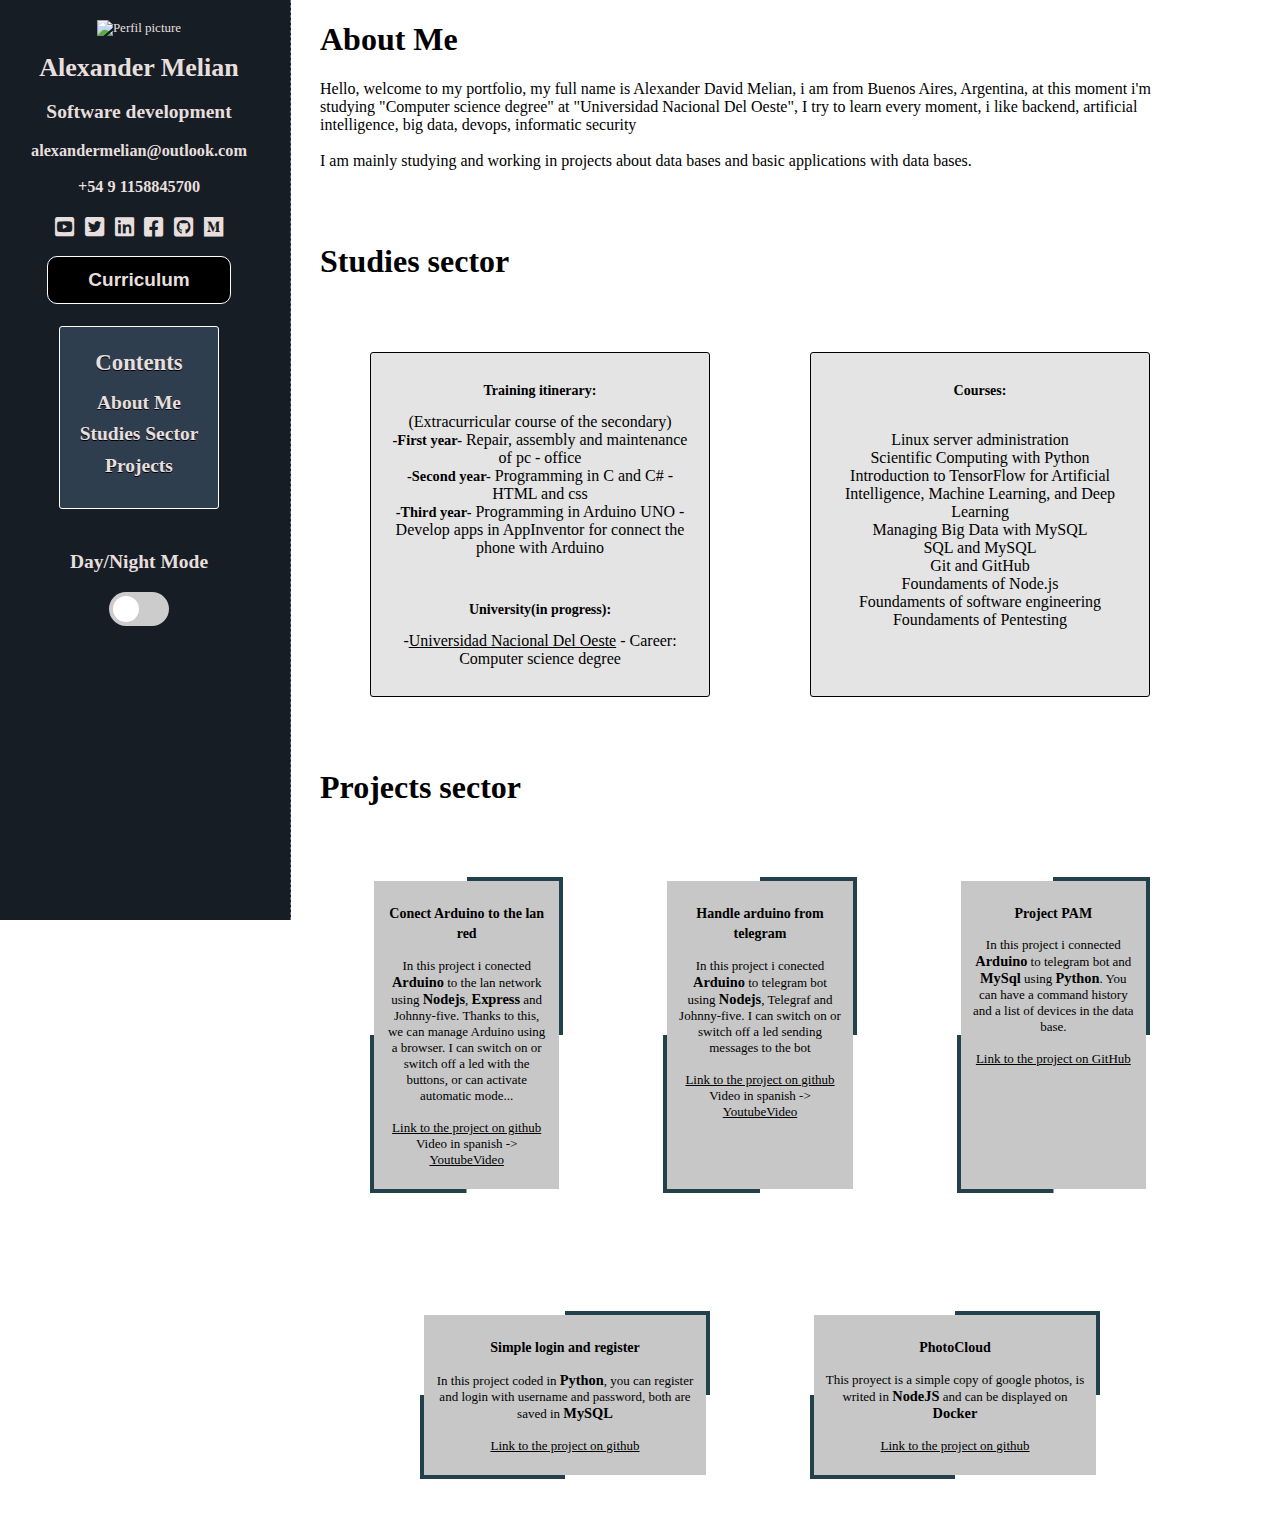
==== commit 19ad6401: "more" ====
--- a/index.html
+++ b/index.html
@@ -18,25 +18,25 @@
     
     
     <!--analytics-->
-    <!-- Global site tag (gtag.js) - Google Analytics -->
-<script async src="https://www.googletagmanager.com/gtag/js?id=UA-155113896-1"></script>
+<!-- Global site tag (gtag.js) - Google Analytics -->
+<script async src="https://www.googletagmanager.com/gtag/js?id=UA-159854771-1"></script>
 <script>
-    window.dataLayer = window.dataLayer || [];
-    function gtag(){dataLayer.push(arguments);}
-    gtag('js', new Date());
-    gtag('config', 'UA-155113896-1');
+  window.dataLayer = window.dataLayer || [];
+  function gtag(){dataLayer.push(arguments);}
+  gtag('js', new Date());
+
+  gtag('config', 'UA-159854771-1');
 </script>
-
 </head>
 
 
 <body>
     <div class = "left">
-        <img src="https://imgur.com/qgG1seb.jpg" alt="Perfil picture">
+        <img src="https://i.imgur.com/bY02hq1.jpg" alt="Perfil picture" class="PerfilPicture">
         <h1>Alexander Melian</h1>
         <h2 class="title">Software development</p>
             <p style="font-size: smaller;">alexandermelian@outlook.com</p>
-            <p style="font-size: smaller;">+54 91158845700</p>
+            <p style="font-size: smaller;">+54 9 1158845700</p>
             <div class="iconstitle" style="margin: 15px;">
             <a target="_blank" href="https://www.youtube.com/channel/UCatILYkOh9a72u9QHJXMIkQ"><i
                     class="fab fa-youtube-square" title="Youtube"></i></a>
@@ -48,7 +48,8 @@
                     class="fab fa-facebook-square" title="Facebook"></i></a>
             <a target="_blank" href="https://github.com/AlexanderMelian"><i class="fab fa-github-square"
                     title="Github"></i></a>
-
+            <a target="_blank" href="https://medium.com/@alexandermelian"><i class="fab fa-medium"
+                title="Medium"></i></a>
         </div>
         
         <a target="_blank" href="https://drive.google.com/file/d/1k0XVwctn5xcwwHeH0zyfQE2yHO-kiEj2/view?usp=sharing"
@@ -61,7 +62,6 @@
             <a href="#projects"><h4>Projects</h4></a>
             <br>
         </div>
-        <br><br>
         <br><br>
         <p>Day/Night Mode</p>
         <div class="theme-switch-wrapper">
@@ -85,7 +85,7 @@
                 About Me
             </h1>
             <p>
-                Hello, welcome to my portfolio, my full name is Alexander David Melian, im from Buenos Aires, Argentina, at this moment
+                Hello, welcome to my portfolio, my full name is Alexander David Melian, i am from Buenos Aires, Argentina, at this moment
                 i'm studying "Computer science degree" at "Universidad Nacional Del Oeste",
                 I try to learn every moment, i like backend, artificial intelligence, big data, devops, informatic security
                 <br><br>
@@ -96,7 +96,7 @@
             </div>
 
 
- <div id="study" class="studies">
+<div id="study" class="studies">
         <h1>Studies sector</h1>
         <div class="row">
             <div class="std">
@@ -119,19 +119,15 @@
             <div class="std">
                 <p>
                     <h2>Courses:</h2><br>
+                    Linux server administration<br>
+                    Scientific Computing with Python<br>
                     Introduction to TensorFlow for Artificial Intelligence, Machine Learning, and Deep Learning<br>
                     Managing Big Data with MySQL<br>
-                    Scientific Computing with Python<br>
-                    Foundaments of DataBases <br>
                     SQL and MySQL<br>
-                    Foundaments Of SQL<br>
                     Git and GitHub<br>
                     Foundaments of Node.js<br>
                     Foundaments of software engineering<br>
-                    Linux server administration<br>
-                    Foundaments of GO<br>
                     Foundaments of Pentesting<br>
-                    Java SE<br>
                 </p>
             </div>
         </div>
@@ -204,4 +200,4 @@
     </div>
     
     <script src="/javascript/index.js"></script>
-</body>+</body>
--- a/css/index.css
+++ b/css/index.css
@@ -1,336 +1,294 @@
 :root {
-  --back_color: #E7DFDD;
-  --text_color: #0E0816;
-  --line-color: #0E0000;
-  --linear-gradiercolor-1 :#000000;
-  --linear-gradiercolor-2: #939393;
-}
-
-[data-theme="dark"]{
-  --text_color: #E7DFDD;
-  --back_color: #0E0816;
-  --line-color: #7a7a7a;
-  --linear-gradiercolor-2 :#943f83;
-  --linear-gradiercolor-1: #939393;
+    --left-back-color: #161D25;
+    --left-text-color: #E7DFDD;
+    --main-back-color: #ffffff;
+    --line-color: #000000;
+    --butomcolor: #000000;
+    --std-back-color: #e4e4e4;
+    --std-text-color: #000000;
+    --linear-gradiercolor-1 :#22414a;
+    --linear-gradiercolor-2: #c7c7c7;
+    --contents-backcolor: #2F3E4E;
+}
+
+  [data-theme="dark"]{
+    --main-back-color: #22414a;
+    --main-text-color: #FFFFFF;
+    --std-back-color: #05263f;
+    --std-text-color: #E7DFDD;
+    --linear-gradiercolor-2 :#062F4F;
+    --linear-gradiercolor-1: #939393;
+}
+
+.left{
+    height: 100%;
+    width: 17rem;
+    position:fixed;
+    z-index: 1;
+    top: 0;
+    left: 0;
+    overflow-x: hidden;
+    padding-top: 20px;
+    padding-right: 15px;
+    padding-left: 3px;
+    border-right: 1px dashed #676d74;
+    font-size: 13px;
+    background-color: var(--left-back-color);
+    color: var(--left-text-color);
+    text-align: center;
+}
+.PerfilPicture{
+  width: 9rem;
+}
+.contents{
+  background-color: var(--contents-backcolor);
+  border-radius:3px;
+  border:1px solid #ffffff;
+  display:inline-block;
+  color: var(--left-text-color);
+  padding: 0px 20px;
+  text-decoration:none;
+  text-shadow:0px 1px 0px #000000;
+}
+.contents h3{
+  margin-bottom: 1rem;
+}
+
+.contents h4{
+  margin-top: 0rem;
+  margin-bottom: 0.6rem;
+}
+.left a{
+  text-decoration: none;
+  color: var(--left-text-color);
+}
+.left a:visited{
+  color: var(--left-text-color);
+}
+.left a:hover{
+  position:relative;
+  top:2px;
+}
+.iconstitle i{
+  margin: 3px;
+  text-decoration: none;
+  font-size: 22px;
+  color: var(--left-text-color);
+}
+
+.myButton {
+  background-color:var(--butomcolor);
+  border-radius:10px;
+  border:1px solid #ffffff;
+  display:inline-block;
+  cursor:pointer;
+  color: var(--left-text-color);
+  font-family:Arial;
+  font-size:19px;
+  padding:12px 40px;
+  text-decoration:none;
+  text-shadow:0px 1px 0px #000000;
+}
+.myButton:hover {
+  background-color:#7a7a7a;
+}
+.myButton:active {
+  position:relative;
+  top:1px;
+}
+.myButton a{
+  color: white;
 }
 .theme-switch {
-  border-radius: 50%;
-  bottom: 18pt;
-  display: inline;
-  height: 25pt;
-  padding: 0px;
-  position: fixed;
-  right: 68pt;
-  top: auto;
-  width: 25pt;
-}
-.theme-switch-wrapper {
-  display: flex;
-  align-items: center;
-}
-.theme-switch-wrapper em {
-  margin-left: 10px;
-  font-size: 1rem;
-}
+  position: relative;
+  display: inline-block;
+  width: 60px;
+  height: 34px;
+}
+
+/* Hide default HTML checkbox */
 .theme-switch input {
-  display: none;
-}
+  opacity: 0;
+  width: 0;
+  height: 0;
+}
+/* The slider */
 .slider {
-  background-color: rgb(0, 0, 0);
+  position: absolute;
+  cursor: pointer;
+  top: 0;
+  left: 0;
+  right: 0;
   bottom: 0;
-  cursor: pointer;
-  left: 0;
+  background-color: #ccc;
+  -webkit-transition: .4s;
+  transition: .4s;
+}
+
+.slider:before {
   position: absolute;
-  right: 0;
-  top: 0;
-  border-radius: 34px;
-}
-.slider:before {
-  background-color: rgb(255, 255, 255);
-  bottom: 4px;
   content: "";
   height: 26px;
+  width: 26px;
   left: 4px;
-  position: absolute;
-  width: 26px;
+  bottom: 4px;
+  background-color: white;
+  -webkit-transition: .4s;
+  transition: .4s;
+}
+
+input:checked + .slider {
+  background-color: #000000;
+}
+
+input:focus + .slider {
+  box-shadow: 0 0 1px #000000;
+}
+
+input:checked + .slider:before {
+  -webkit-transform: translateX(26px);
+  -ms-transform: translateX(26px);
+  transform: translateX(26px);
+}
+
+/* Rounded sliders */
+.slider.round {
+  border-radius: 34px;
+}
+
+.slider.round:before {
   border-radius: 50%;
 }
-input:checked + .slider {
-  background-color: #ffffff;
-}
-input:checked + .slider::before {
-  background-color: #000000;
-}
-@media only screen and (min-width: 901px) {
+.main{
+    margin-left: 20rem;
+    margin-right: 5rem;
+}
+
+.std{
+  background-color: var(--std-back-color);
+  border-radius:3px;
+  border:1px solid var(--line-color);
+  display:inline-block;
+  padding:12px 40px;
+  text-decoration:none;
+  color: var(--std-text-color);
+  padding: 15px;
+  margin: 50px;
+  width: 24rem;
+}
+.std p {
+  font-size: 13px;
+  margin-bottom: 10px;
+}  
+.std h2 {
+  font-size: 14px;
+  line-height: 1.3rem;
+}
+.std a{
+  color: var(--main-text-color);
+}
+.std b{
+  font-size: 0.9rem;
+}
+.row{
+  display: flex;
+  text-align: center;
+  margin: auto;
+  padding: auto;
+  justify-content: center;
+}
+.semi-card {
+  display: table-cell;
+  padding: 15px;
+  margin: 50px;
+  width: 260px;
+  background-image: linear-gradient(var(--linear-gradiercolor-1), var(--linear-gradiercolor-1)),
+  linear-gradient(var(--linear-gradiercolor-1), var(--linear-gradiercolor-1)),
+  linear-gradient(var(--linear-gradiercolor-1), var(--linear-gradiercolor-1)),
+  linear-gradient(var(--linear-gradiercolor-1),var(--linear-gradiercolor-1)),
+  linear-gradient(var(--linear-gradiercolor-2), var(--linear-gradiercolor-2));
+  background-repeat: no-repeat;
+  background-size: 4px 50%, 50% 4px, 4px 50%, 50% 4px, calc(100% - 8px) calc(100% - 8px);
+  background-position: left bottom, left bottom, right top, right top, 4px 4px;
+}
+.semi-card p {
+  font-size: 13px;
+  margin-bottom: 10px;
+}  
+.semi-card h2 {
+  font-size: 14px;
+  line-height: 1.3rem;
+}
+.semi-card a{
+  color: var(--main-text-color);
+}
+.semi-card b{
+  font-size: 0.9rem;
+}
 body{
-  /*background-color:rgb(255, 255, 255) ;*/
-  background-color: var(--back_color);
-  color: var(--text_color);
   margin: 0px;
   padding: 0px;
-}
-
-.welcome{
-    background-color: #000;
-}
-.card {
-    box-shadow: 0 4px 8px 0 rgba(0, 0, 0, 0.2);
-    max-width: 310px;
-    margin: auto;
-    text-align: center;
-    font-family: arial;
-    border-radius: 5px;
-    background-color: whitesmoke;
-    color: black;
-  }
-  
-  .title {
-    color: grey;
-    font-size: 18px;
-    margin: 2%;
-  }
-
-  .myButton {
-    background-color:#000000;
-    border-radius:10px;
-    border:1px solid #ffffff;
-    display:inline-block;
-    cursor:pointer;
-    color:#ffffff;
-    font-family:Arial;
-    font-size:19px;
-    padding:12px 40px;
+  background-color: var(--main-back-color);
+  color: var(--main-text-color); 
+}
+
+@media only screen and (max-width: 900px) {
+  .left{
+      position: relative;
+      width: 100%;
+  }
+  .main{
+      margin-left: 3rem;
+      text-align: center;
+      margin-right: 3rem; 
+      margin-bottom: 1rem;
+      /* margin-top: 1rem; */
+  }
+
+  .std{
     text-decoration:none;
-    text-shadow:0px 1px 0px #000000;
-  }
-  .myButton:hover {
-    background-color:#7a7a7a;
-  }
-  .myButton:active {
-    position:relative;
-    top:1px;
-  }
-  .myButton a{
-    color: white;
-  }
-
-  .iconstitle i{
-    margin: 3px;
-    text-decoration: none;
-    font-size: 22px;
-    color: black;
-  }
-  
-  button:hover, a:hover {
-    opacity: 0.7;
-  }
-  .aboutme{
-    text-align: center;
+    padding: 15px;
+    margin-top: 1rem;
+  }
+
+  .projects{
     border-bottom: 1px solid var(--line-color);
-  }
-  .portfoliosector{
-    border-radius: 20px;
-    padding: 5px;
-    background: black;
-    color: white;
-  }
-  .studies{
-    border-bottom: 1px solid var(--line-color);
-    margin: auto;
-    padding: auto;
-  }
-  .studies h1{
-    text-align: center;
-  }
-
-  .StudiesSeparated{
-    display: flex;
-    justify-content: center;
-    margin: auto;
-    padding: auto;
-  }
-  .std{
-    display: table-cell;
-    margin: 15px;
-  }
-  .projects{
-    border-bottom: 1px solid #000000;
     margin: 0px;
     padding: 0px;
   }
   .row{
-    display: flex;
+    display:grid;
     text-align: center;
     margin: auto;
     padding: auto;
     justify-content: center;
   }
-  .semi-card {
-    display: table-cell;
+}
+
+@media only screen and (max-width: 500px){
+  .std{
+    width: 260px;
+    text-decoration:none;
     padding: 15px;
-    margin: 50px;
-    width: 260px;
-    /*border: 3px solid blue;*/
-    background-image: linear-gradient(var(--linear-gradiercolor-1), var(--linear-gradiercolor-1)),
-    linear-gradient(var(--linear-gradiercolor-1), var(--linear-gradiercolor-1)),
-    linear-gradient(var(--linear-gradiercolor-1), var(--linear-gradiercolor-1)),
-    linear-gradient(var(--linear-gradiercolor-1),var(--linear-gradiercolor-1)),
-    linear-gradient(var(--linear-gradiercolor-2), var(--linear-gradiercolor-2));
-    background-repeat: no-repeat;
-    background-size: 4px 50%, 50% 4px, 4px 50%, 50% 4px, calc(100% - 8px) calc(100% - 8px);
-    background-position: left bottom, left bottom, right top, right top, 4px 4px;
-  }
-  .semi-card p {
-    font-size: 13px;
-    margin-bottom: 10px;
-  }  
-  .semi-card h2 {
-    font-size: 14px;
-    line-height: 1.3rem;
-  }
-  .projects h1{
-    text-align: center;
-  }
-
-}
-/*--------------------------------------------------------------------------------------------------------------------*/
-
-@media only screen and (max-width: 900px) {
-  body{
-    background-color:var(--back_color);
-    color: var(--text_color);
-    margin: 0px;
-    padding: 0px;
-  }
-  
-  .welcome{
-      background-color: #000;
-  }
-  .card {
-      box-shadow: 0 4px 8px 0 rgba(0, 0, 0, 0.2);
-      max-width: 310px;
-      margin: auto;
-      text-align: center;
-      font-family: arial;
-      border-radius: 5px;
-      background-color: whitesmoke;
-      color: black;
-    }
-    
-    .title {
-      color: grey;
-      font-size: 18px;
-      margin: 2%;
-    }
-  
-    .myButton {
-      background-color:#000000;
-      border-radius:10px;
-      border:1px solid #ffffff;
-      display:inline-block;
-      cursor:pointer;
-      color:#ffffff;
-      font-family:Arial;
-      font-size:19px;
-      padding:12px 40px;
-      text-decoration:none;
-      text-shadow:0px 1px 0px #000000;
-    }
-    .myButton:hover {
-      background-color:#7a7a7a;
-    }
-    .myButton:active {
-      position:relative;
-      top:1px;
-    }
-    .myButton a{
-      color: white;
-    }
-  
-    .iconstitle i{
-      margin: 4px;
-      text-decoration: none;
-      font-size: 22px;
-      color: black;
-    }
-    
-    button:hover, a:hover {
-      opacity: 0.7;
-    }
-    .aboutme{
-      text-align: center;
-      border-bottom: 1px solid var(--line-color);
-    }
-    .portfoliosector{
-      border-radius: 20px;
-      padding: 5px;
-      background: black;
-      color: white;
-    }
-    .studies{
-      border-bottom: 1px solid var(--line-color);
-      margin: auto;
-      padding: auto;
-    }
-    .studies h1{
-      text-align: center;
-    }
-  
-    .StudiesSeparated{
-      justify-content: center;
-      margin: auto;
-      padding: auto;
-    }
-    .std{
-      margin: 15px;
-      margin-bottom: 50px;
-    }
-    .projects{
-      border-bottom: 1px solid var(--line-color);
-      margin: 0px;
-      padding: 0px;
-    }
-    .row{
-      text-align: center;
-      margin: auto;
-      padding: auto;
-      justify-content: center;
-    }
-    .semi-card {
-      padding: 15px;
-      margin: auto;
-      margin-bottom: 20px;
-      width: 260px;
-      /*border: 3px solid blue;*/
-      background-image: linear-gradient(var(--linear-gradiercolor-1), var(--linear-gradiercolor-1)),
-    linear-gradient(var(--linear-gradiercolor-1), var(--linear-gradiercolor-1)),
-    linear-gradient(var(--linear-gradiercolor-1), var(--linear-gradiercolor-1)),
-    linear-gradient(var(--linear-gradiercolor-1),var(--linear-gradiercolor-1)),
-    linear-gradient(var(--linear-gradiercolor-2), var(--linear-gradiercolor-2));
-      background-repeat: no-repeat;
-      background-size: 4px 50%, 50% 4px, 4px 50%, 50% 4px, calc(100% - 8px) calc(100% - 8px);
-      background-position: left bottom, left bottom, right top, right top, 4px 4px;
-    }
-    .semi-card p {
-        font-size: 13px;
-        margin-bottom: 10px;
-    }  
-    .semi-card h2 {
-        font-size: 14px;
-        line-height: 1.3rem;
-    }
-    .projects h1{
-      text-align: center;
-    }
-    .theme-switch {
-      border-radius: 50%;
-      bottom: 18pt;
-      display: inline;
-      height: 25pt;
-      padding: 0px;
-      position: fixed;
-      right: 28pt;
-      top: auto;
-      width: 25pt;
-    }
-}+    margin-top: 1rem;
+  }
+}
+
+
+@media only screen and (max-height: 850px) and (min-height: 771px) and (min-width: 1000px){
+  .left{
+    font-size: 12px;
+  }
+  .PerfilPicture{
+    width: 8rem;
+  }
+}
+
+@media only screen and (max-height: 770px) and (min-width: 1000px){
+  .left{
+    font-size: 11px;
+  }
+  .PerfilPicture{
+    width: 7rem;
+  }
+}
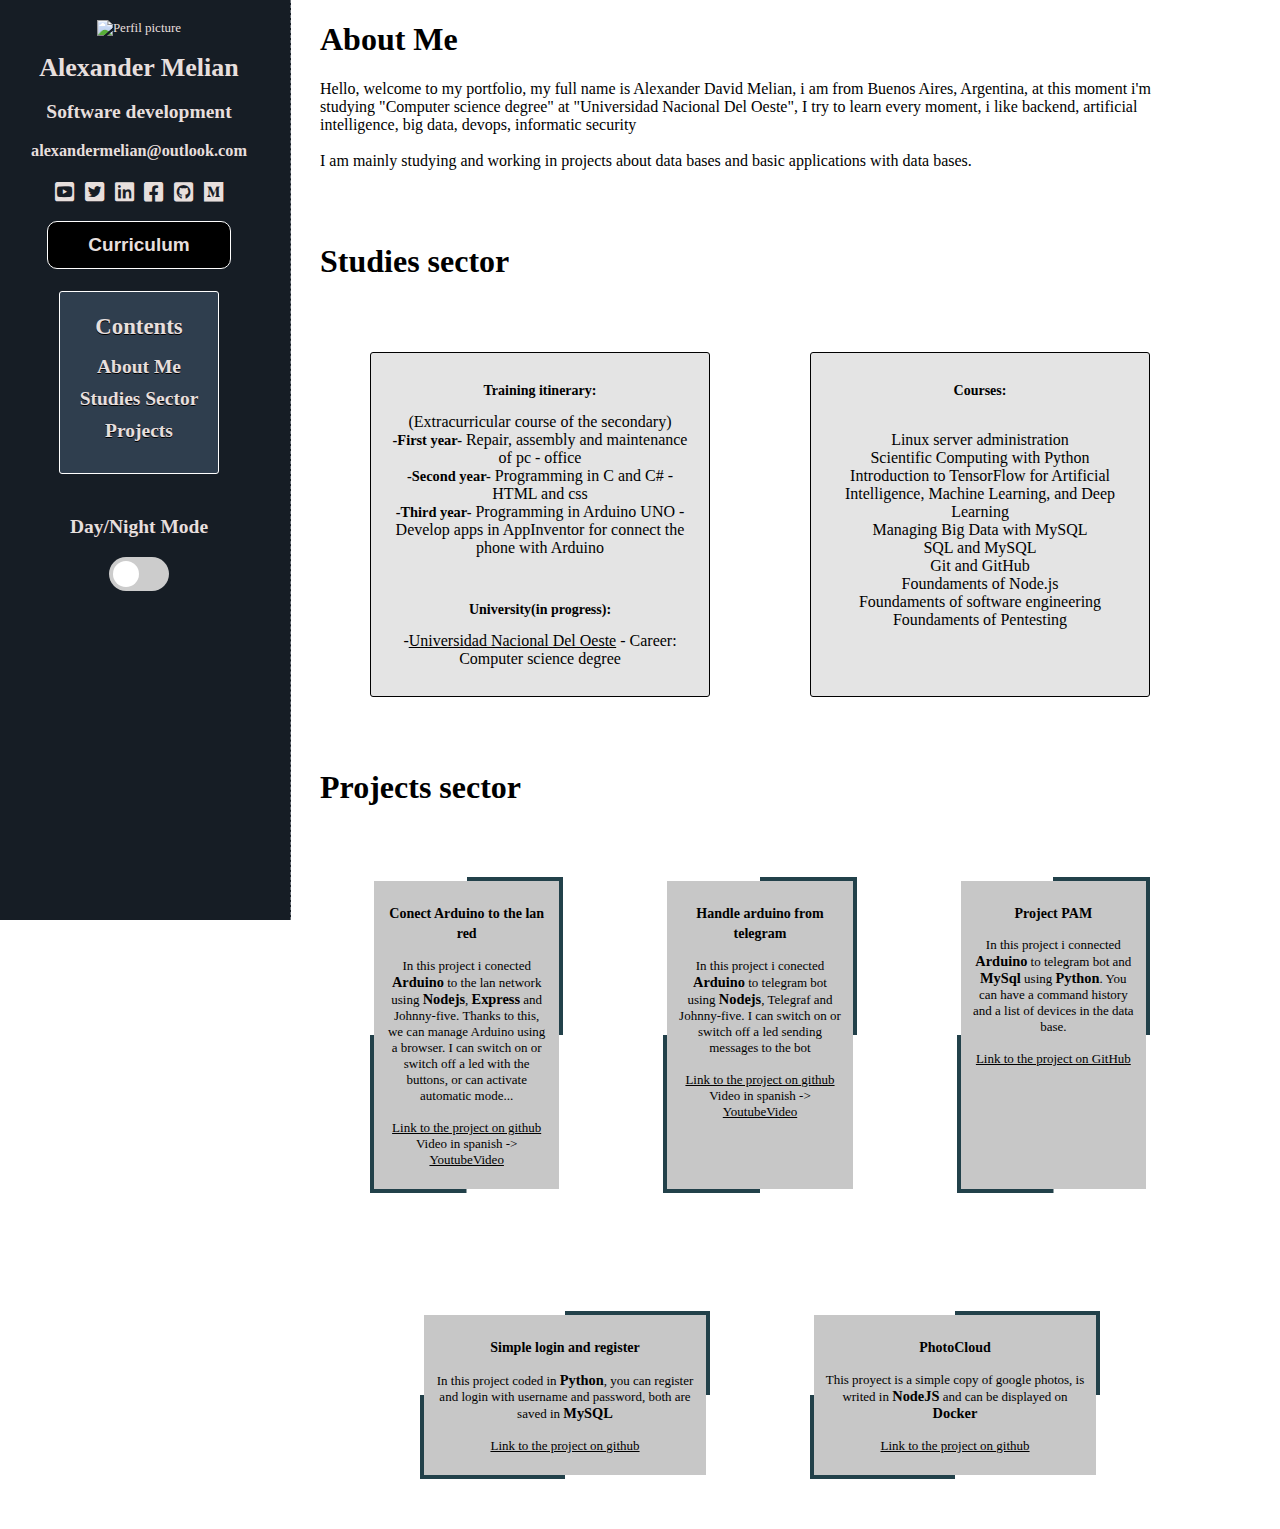
==== commit 04bcba7a: "fix" ====
--- a/index.html
+++ b/index.html
@@ -32,11 +32,11 @@
 
 <body>
     <div class = "left">
-        <img src="https://i.imgur.com/bY02hq1.jpg" alt="Perfil picture" class="PerfilPicture">
+        <!-- <img src="https://i.imgur.com/bY02hq1.jpg" alt="Perfil picture" class="PerfilPicture"> -->
+        <img src="/icons/perfil.jpg" alt="Perfil picture" class="PerfilPicture">
         <h1>Alexander Melian</h1>
         <h2 class="title">Software development</p>
             <p style="font-size: smaller;">alexandermelian@outlook.com</p>
-            <p style="font-size: smaller;">+54 9 1158845700</p>
             <div class="iconstitle" style="margin: 15px;">
             <a target="_blank" href="https://www.youtube.com/channel/UCatILYkOh9a72u9QHJXMIkQ"><i
                     class="fab fa-youtube-square" title="Youtube"></i></a>
--- a/css/index.css
+++ b/css/index.css
@@ -282,6 +282,9 @@
   .PerfilPicture{
     width: 8rem;
   }
+  .myButton {
+    font-size: 15px;
+  }
 }
 
 @media only screen and (max-height: 770px) and (min-width: 1000px){
@@ -291,4 +294,19 @@
   .PerfilPicture{
     width: 7rem;
   }
-}
+  .myButton {
+    font-size: 15px;
+  }
+}
+
+@media only screen and (max-height: 650px) and (min-width: 1000px){
+  .left{
+    font-size: 10px;
+  }
+  .PerfilPicture{
+    width: 6.5rem;
+  }
+  .myButton {
+    font-size: 15px;
+  }
+}
